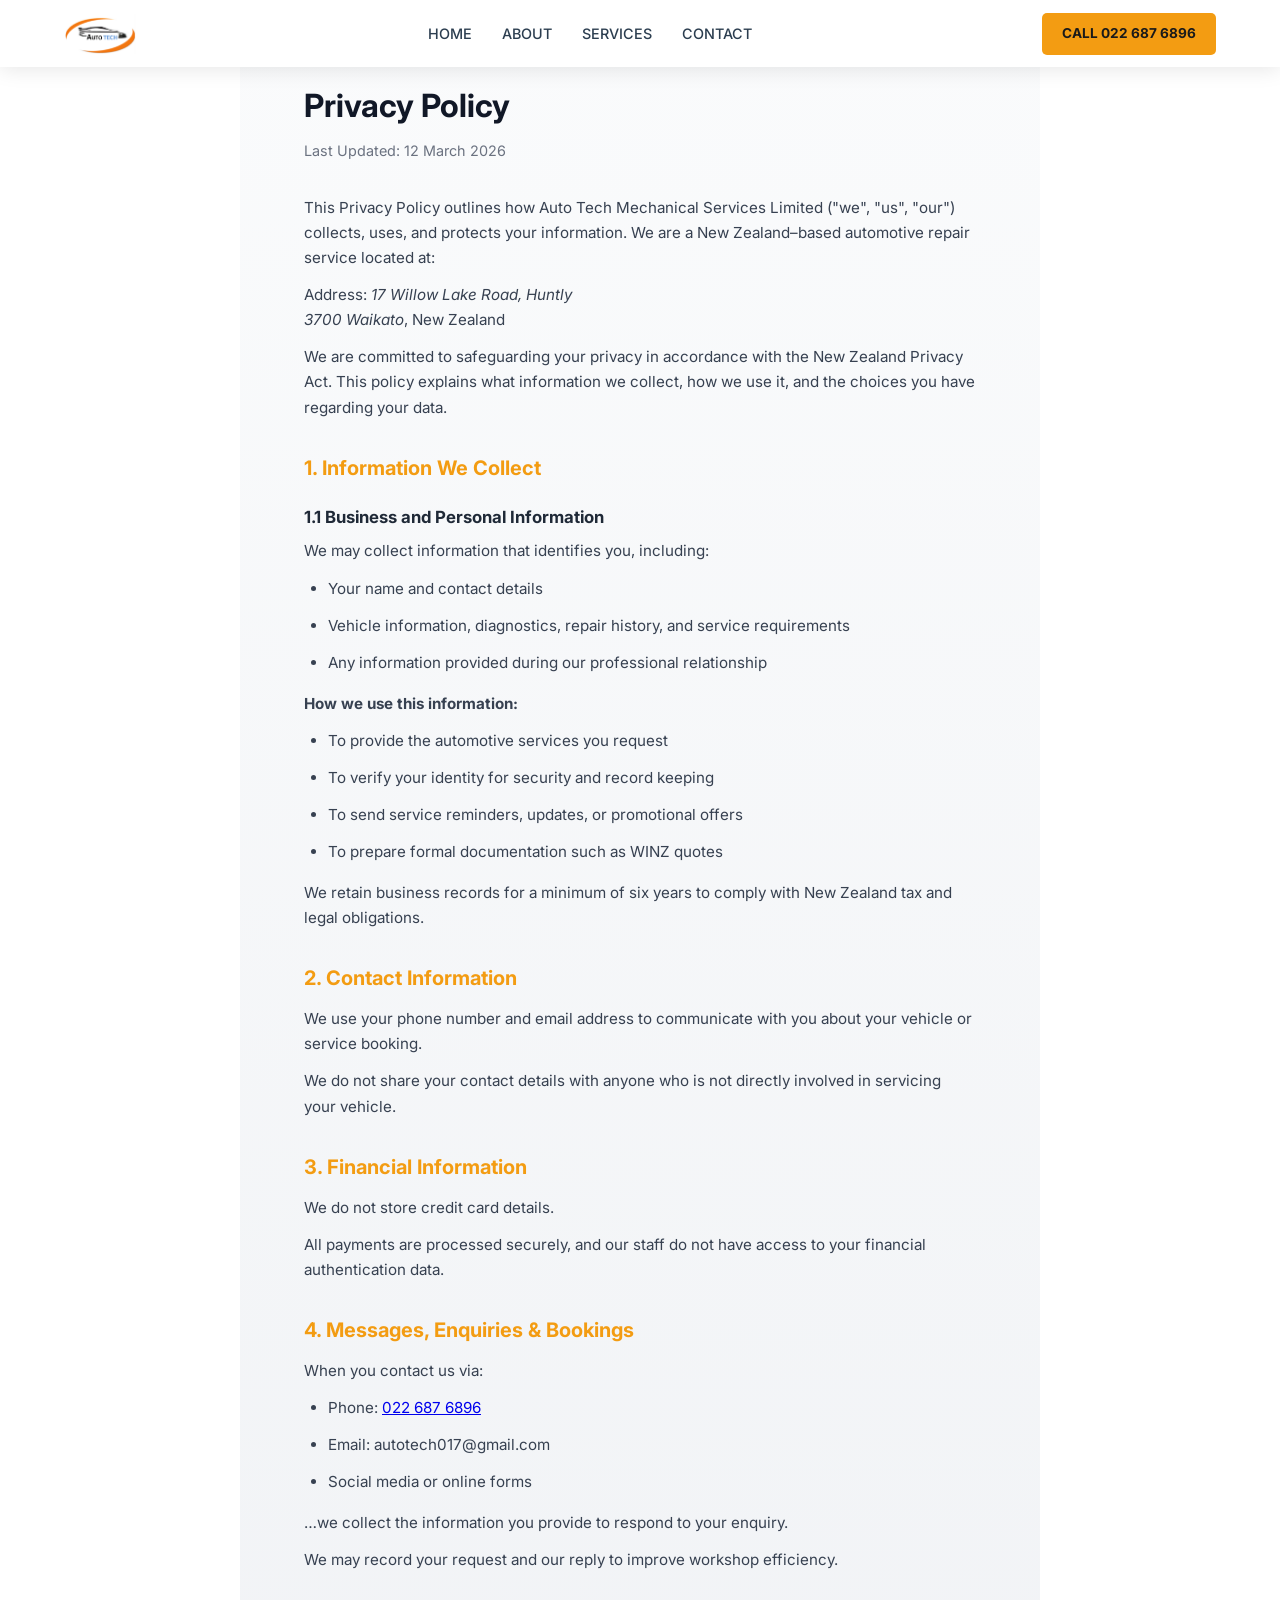
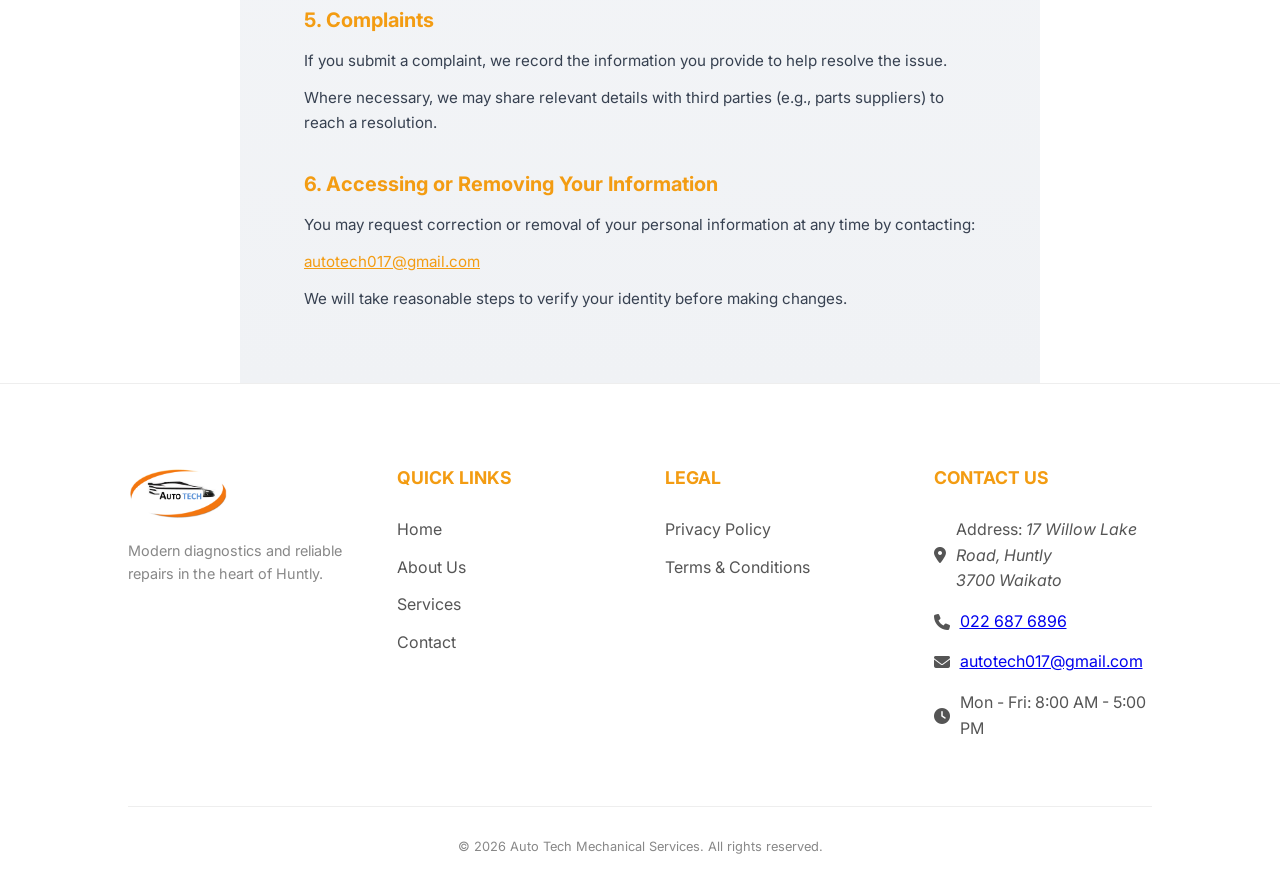
==== privacy.html @ 8ad98a6b "Initial website commit" ====
<!DOCTYPE html>
<html lang="en">

<head>
  <meta charset="UTF-8">
  <meta name="viewport" content="width=device-width, initial-scale=1.0">
  <title>Privacy Policy | Auto Tech Mechanical Services</title>
  <meta name="description"
    content="Privacy Policy for Auto Tech Mechanical Services Limited. How we collect, use, and protect your information.">
  <link rel="stylesheet" href="assets/css/styles.css">
  <link rel="stylesheet" href="https://cdnjs.cloudflare.com/ajax/libs/font-awesome/6.4.0/css/all.min.css">
  <link href="https://fonts.googleapis.com/css2?family=Inter:wght@400;500;700;800;900&display=swap" rel="stylesheet">
  <style>
    .legal-page { max-width: 800px; margin: 0 auto; padding: 80px 5% 60px; color: #374151; }
    .legal-page h1 { font-size: 2rem; margin-bottom: 0.5rem; color: #111827; }
    .legal-page .updated { color: #6b7280; font-size: 0.9rem; margin-bottom: 2rem; }
    .legal-page h2 { font-size: 1.25rem; margin-top: 2rem; margin-bottom: 0.75rem; color: var(--primary-color); }
    .legal-page h3 { font-size: 1.05rem; margin-top: 1.25rem; margin-bottom: 0.5rem; color: #1f2937; }
    .legal-page p, .legal-page li { margin-bottom: 0.75rem; line-height: 1.65; font-size: 0.95rem; }
    .legal-page ul { padding-left: 1.5rem; margin-bottom: 1rem; }
  </style>
</head>

<body>
  <header>
    <div class="logo">
      <img src="assets/img/logo-white.png" alt="Auto Tech Logo" class="header-logo">
    </div>
    <nav>
      <ul class="nav-links">
        <li><a href="index.html#hero">Home</a></li>
        <li><a href="pages/about.html">About</a></li>
        <li><a href="pages/services.html">Services</a></li>
        <li><a href="pages/contact.html">Contact</a></li>
      </ul>
    </nav>
    <div class="header-right">
      <a href="tel:0226876896" class="cta-button">Call 022 687 6896</a>
      <div class="menu-toggle" id="mobile-menu">
        <i class="fas fa-bars"></i>
      </div>
    </div>
  </header>

  <main class="legal-page page-main-light" style="min-height: calc(100vh - 80px);">
    <h1>Privacy Policy</h1>
    <p class="updated">Last Updated: 12 March 2026</p>

    <p>This Privacy Policy outlines how Auto Tech Mechanical Services Limited ("we", "us", "our") collects, uses, and protects your information. We are a New Zealand–based automotive repair service located at:</p>
    <p>Address: <em>17 Willow Lake Road, Huntly</em><br><em>3700 Waikato</em>, New Zealand</p>
    <p>We are committed to safeguarding your privacy in accordance with the New Zealand Privacy Act. This policy explains what information we collect, how we use it, and the choices you have regarding your data.</p>

    <h2>1. Information We Collect</h2>
    <h3>1.1 Business and Personal Information</h3>
    <p>We may collect information that identifies you, including:</p>
    <ul>
      <li>Your name and contact details</li>
      <li>Vehicle information, diagnostics, repair history, and service requirements</li>
      <li>Any information provided during our professional relationship</li>
    </ul>
    <p><strong>How we use this information:</strong></p>
    <ul>
      <li>To provide the automotive services you request</li>
      <li>To verify your identity for security and record keeping</li>
      <li>To send service reminders, updates, or promotional offers</li>
      <li>To prepare formal documentation such as WINZ quotes</li>
    </ul>
    <p>We retain business records for a minimum of six years to comply with New Zealand tax and legal obligations.</p>

    <h2>2. Contact Information</h2>
    <p>We use your phone number and email address to communicate with you about your vehicle or service booking.</p>
    <p>We do not share your contact details with anyone who is not directly involved in servicing your vehicle.</p>

    <h2>3. Financial Information</h2>
    <p>We do not store credit card details.</p>
    <p>All payments are processed securely, and our staff do not have access to your financial authentication data.</p>

    <h2>4. Messages, Enquiries &amp; Bookings</h2>
    <p>When you contact us via:</p>
    <ul>
      <li>Phone: <a href="tel:0226876896">022 687 6896</a></li>
      <li>Email: autotech017@gmail.com</li>
      <li>Social media or online forms</li>
    </ul>
    <p>…we collect the information you provide to respond to your enquiry.</p>
    <p>We may record your request and our reply to improve workshop efficiency.</p>

    <h2>5. Complaints</h2>
    <p>If you submit a complaint, we record the information you provide to help resolve the issue.</p>
    <p>Where necessary, we may share relevant details with third parties (e.g., parts suppliers) to reach a resolution.</p>

    <h2>6. Accessing or Removing Your Information</h2>
    <p>You may request correction or removal of your personal information at any time by contacting:</p>
    <p><a href="mailto:autotech017@gmail.com" style="color: #f39c12;">autotech017@gmail.com</a></p>
    <p>We will take reasonable steps to verify your identity before making changes.</p>
  </main>

  <footer style="margin-top: 0;">
    <div class="footer-grid">
      <div class="footer-col">
        <div class="footer-logo-container">
          <img src="assets/img/logo-white.png" alt="Auto Tech Logo" class="footer-logo">
        </div>
        <p style="color: #888; font-size: 0.9rem;">Modern diagnostics and reliable repairs in the heart of Huntly.</p>
      </div>
      <div class="footer-col">
        <h4>Quick Links</h4>
        <ul>
          <li><a href="index.html#hero">Home</a></li>
          <li><a href="pages/about.html">About Us</a></li>
          <li><a href="pages/services.html">Services</a></li>
          <li><a href="pages/contact.html">Contact</a></li>
        </ul>
      </div>
      <div class="footer-col">
        <h4>Legal</h4>
        <ul>
          <li><a href="privacy.html">Privacy Policy</a></li>
          <li><a href="terms.html">Terms &amp; Conditions</a></li>
        </ul>
      </div>
      <div class="footer-col contact-info">
        <h4>Contact Us</h4>
        <p><i class="fas fa-map-marker-alt"></i><span class="footer-address-text">Address: <em>17 Willow Lake Road, Huntly</em><br><em>3700 Waikato</em></span></p>
        <p><i class="fas fa-phone"></i> <a href="tel:0226876896">022 687 6896</a></p>
        <p><i class="fas fa-envelope"></i> <a href="mailto:autotech017@gmail.com">autotech017@gmail.com</a></p>
        <p><i class="fas fa-clock"></i> Mon - Fri: 8:00 AM - 5:00 PM</p>
      </div>
    </div>
    <div class="copyright">
      &copy; 2026 Auto Tech Mechanical Services. All rights reserved.
    </div>
  </footer>

  <script src="assets/js/script.js"></script>
</body>

</html>
---- assets/css/styles.css ----
:root {
    --primary-color: #f39c12;
    /* Vibrant Orange for accents */
    --secondary-color: #2c3e50;
    /* Deep Blue/Gray for structure */
    --accent-color: #e67e22;
    --text-color: #333;
    --light-text: #f4f4f4;
    --bg-color: #fff;
    --dark-bg: #1a1a1a;
    --glass-bg: rgba(255, 255, 255, 0.1);
    --transition: all 0.3s ease;
}

* {
    margin: 0;
    padding: 0;
    box-sizing: border-box;
    font-family: 'Inter', -apple-system, BlinkMacSystemFont, 'Segoe UI', Roboto, sans-serif;
}

body {
    background-color: var(--bg-color);
    color: var(--text-color);
    line-height: 1.6;
    overflow-x: hidden;
}

/* Header & Navigation */
header {
    background: #fff;
    backdrop-filter: blur(10px);
    position: fixed;
    width: 100%;
    z-index: 1000;
    padding: 0.8rem 5%;
    display: flex;
    justify-content: space-between;
    align-items: center;
    box-shadow: 0 2px 20px rgba(0, 0, 0, 0.1);
}

.header-right {
    display: flex;
    align-items: center;
    gap: 20px;
}

.menu-toggle {
    display: none;
    color: var(--secondary-color);
    font-size: 1.5rem;
    cursor: pointer;
}

.cta-button {
    background: var(--primary-color);
    color: #1a1a1a;
    padding: 10px 20px;
    border-radius: 5px;
    text-decoration: none;
    font-weight: 700;
    text-transform: uppercase;
    font-size: 0.85rem;
    transition: var(--transition);
    border: none;
    cursor: pointer;
    white-space: nowrap;
}

.cta-button:hover {
    background: #fff;
    transform: translateY(-2px);
    box-shadow: 0 5px 15px rgba(243, 156, 18, 0.4);
}

.logo {
    display: flex;
    align-items: center;
    transition: var(--transition);
}

.logo:hover {
    transform: translateY(-2px);
    opacity: 0.9;
}

.header-logo {
    height: 40px;
    width: auto;
}

.footer-logo-container {
    display: flex;
    margin-bottom: 20px;
    align-items: center;
}

.footer-logo {
    height: 55px;
    width: auto;
}

nav ul {
    display: flex;
    list-style: none;
    gap: 30px;
}

nav ul li a {
    text-decoration: none;
    color: var(--secondary-color);
    font-weight: 500;
    transition: var(--transition);
    font-size: 0.9rem;
    text-transform: uppercase;
}

nav ul li a:hover {
    color: var(--primary-color);
}

/* Hero Section */
#hero {
    height: 100vh;
    background: linear-gradient(rgba(0, 0, 0, 0.6), rgba(0, 0, 0, 0.8)), url('../img/auto_tech_hero.png') center/cover no-repeat;
    display: flex;
    flex-direction: column;
    justify-content: center;
    align-items: center;
    text-align: center;
    color: var(--light-text);
    padding: 0 10%;
}

#hero h1 {
    font-size: 4rem;
    margin-bottom: 20px;
    font-weight: 900;
    text-transform: uppercase;
    letter-spacing: -2px;
}

#hero h1 span {
    color: var(--primary-color);
}

#hero p {
    font-size: 1.2rem;
    max-width: 700px;
    margin-bottom: 40px;
    opacity: 0.9;
}

.hero-btns {
    display: flex;
    gap: 20px;
}

.secondary-btn {
    background: transparent;
    color: white;
    border: 2px solid white;
    padding: 12px 25px;
    border-radius: 5px;
    text-decoration: none;
    font-weight: 700;
    text-transform: uppercase;
    transition: var(--transition);
}

.secondary-btn:hover {
    background: white;
    color: #1a1a1a;
}

/* Services Section */
#services {
    padding: 100px 10%;
    background: #fdfdfd;
}

.section-header {
    text-align: center;
    margin-bottom: 60px;
}

.section-header h2 {
    font-size: 2.5rem;
    color: var(--secondary-color);
    text-transform: uppercase;
    margin-bottom: 15px;
}

.underline {
    width: 60px;
    height: 4px;
    background: var(--primary-color);
    margin: 0 auto;
}

.services-grid {
    display: grid;
    grid-template-columns: repeat(auto-fit, minmax(300px, 1fr));
    gap: 30px;
}

.service-card {
    background: white;
    padding: 40px;
    border-radius: 12px;
    box-shadow: 0 10px 40px rgba(0, 0, 0, 0.05);
    transition: var(--transition);
    border-bottom: 4px solid transparent;
}

.service-card:hover {
    transform: translateY(-10px);
    border-bottom: 4px solid var(--primary-color);
}

.service-card i {
    font-size: 2.5rem;
    color: var(--primary-color);
    margin-bottom: 20px;
    display: block;
}

.service-card h3 {
    margin-bottom: 15px;
    font-size: 1.4rem;
    color: var(--secondary-color);
}

.service-card p {
    color: #666;
    font-size: 0.95rem;
}

/* Premium Services Page Styles */
.premium-services-page {
    position: relative;
    background-color: var(--bg-color);
}

.premium-service-cards {
    display: flex;
    flex-direction: column;
    gap: 40px;
    max-width: 1000px;
    margin: 0 auto;
}

.p-service-card {
    display: flex;
    align-items: center;
    background: white;
    border-radius: 15px;
    padding: 40px;
    box-shadow: 0 15px 40px rgba(0, 0, 0, 0.06);
    transition: var(--transition);
    border-left: 5px solid transparent;
}

.p-service-card:hover {
    transform: translateY(-5px);
    box-shadow: 0 20px 50px rgba(0, 0, 0, 0.1);
    border-left: 5px solid var(--primary-color);
}

.p-service-icon {
    flex: 0 0 100px;
    height: 100px;
    background: rgba(243, 156, 18, 0.1);
    border-radius: 50%;
    display: flex;
    align-items: center;
    justify-content: center;
    margin-right: 40px;
}

.p-service-icon i {
    font-size: 2.5rem;
    color: var(--primary-color);
}

.p-service-content {
    flex: 1;
}

.p-service-content h3 {
    font-size: 1.8rem;
    color: var(--secondary-color);
    margin-bottom: 15px;
}

.p-service-content p {
    font-size: 1.1rem;
    color: #555;
    line-height: 1.6;
}

/* Light page wrapper (about, legal) */
.page-main-light {
    background: linear-gradient(180deg, #fafbfc 0%, #f0f2f5 100%);
    color: var(--text-color);
}

/* Premium About Section */
.premium-about-section {
    padding: 100px 10%;
    background: linear-gradient(rgba(0, 0, 0, 0.65), rgba(0, 0, 0, 0.75)), url('../img/auto_tech_hero.png') center/cover no-repeat;
    color: var(--text-color);
    position: relative;
    overflow: hidden;
}

.about-container {
    position: relative;
    z-index: 2;
    display: flex;
    gap: 60px;
    align-items: center;
    justify-content: space-between;
}

.about-text-content {
    flex: 1.2;
}

.premium-about-section .section-title {
    font-size: 3rem;
    text-transform: uppercase;
    font-weight: 900;
    margin-bottom: 30px;
    letter-spacing: 1px;
    color: #fff;
}

.premium-about-section .section-title span {
    color: var(--primary-color);
}

.premium-about-section .about-paragraphs p {
    font-size: 1.15rem;
    line-height: 1.8;
    margin-bottom: 20px;
    color: #e5e7eb;
}

.premium-about-section .about-paragraphs strong {
    color: var(--primary-color);
    font-weight: 700;
}

.section-title {
    font-size: 3rem;
    text-transform: uppercase;
    font-weight: 900;
    margin-bottom: 30px;
    letter-spacing: 1px;
    color: var(--secondary-color);
}

.section-title span {
    color: var(--primary-color);
}

.about-paragraphs p {
    font-size: 1.15rem;
    line-height: 1.8;
    margin-bottom: 20px;
    color: #374151;
}

.about-paragraphs strong {
    color: var(--primary-color);
    font-weight: 700;
}

.social-link {
    margin-top: 30px;
}

.social-link a {
    display: inline-flex;
    align-items: center;
    gap: 10px;
    background: #1877F2;
    color: #fff;
    padding: 12px 25px;
    border-radius: 8px;
    text-decoration: none;
    font-weight: 700;
    font-size: 1.1rem;
    transition: var(--transition);
}

.social-link a:hover {
    background: #166fe5;
    transform: translateY(-3px);
    box-shadow: 0 10px 20px rgba(24, 119, 242, 0.4);
}

.about-services-content {
    flex: 1;
    background: #fff;
    border: 1px solid #e5e7eb;
    padding: 40px;
    border-radius: 16px;
    box-shadow: 0 25px 50px -12px rgba(0, 0, 0, 0.08);
}

.services-list-title {
    font-size: 1.8rem;
    color: var(--primary-color);
    margin-bottom: 25px;
    text-transform: uppercase;
    border-bottom: 3px solid rgba(243, 156, 18, 0.35);
    padding-bottom: 15px;
}

.premium-services-list {
    list-style: none;
    display: grid;
    grid-template-columns: 1fr 1fr;
    gap: 20px 15px;
}

.premium-services-list li {
    font-size: 1.05rem;
    display: flex;
    align-items: flex-start;
    gap: 12px;
    transition: var(--transition);
    line-height: 1.4;
    color: #374151;
}

.premium-services-list li:hover {
    transform: translateX(5px);
    color: var(--primary-color);
}

.premium-services-list li i {
    color: var(--primary-color);
    font-size: 1.2rem;
    margin-top: 3px;
    flex-shrink: 0;
}

/* Footer */
footer {
    background: #fff;
    color: var(--text-color);
    padding: 80px 10% 20px;
    border-top: 1px solid #eee;
}

.footer-grid {
    display: grid;
    grid-template-columns: repeat(auto-fit, minmax(200px, 1fr));
    gap: 50px;
    margin-bottom: 50px;
}

.footer-col h4 {
    margin-bottom: 25px;
    font-size: 1.1rem;
    text-transform: uppercase;
    color: var(--primary-color);
}

.footer-col ul {
    list-style: none;
}

.footer-col ul li {
    margin-bottom: 12px;
}

.footer-col ul li a {
    color: #555;
    text-decoration: none;
    transition: var(--transition);
}

.footer-col ul li a:hover {
    color: var(--primary-color);
    padding-left: 5px;
}

.contact-info p {
    margin-bottom: 15px;
    display: flex;
    align-items: center;
    gap: 10px;
    color: #555;
}

.contact-info p a {
    word-break: break-all;
}

.copyright {
    text-align: center;
    padding-top: 30px;
    border-top: 1px solid #eee;
    font-size: 0.8rem;
    color: #888;
}

/* Contact Page / Section */
.contact-section {
    padding: 120px 10% 60px;
    background: var(--bg-color);
    display: flex;
    gap: 50px;
    align-items: flex-start;
    min-height: 80vh;
}

.contact-info-block {
    flex: 1;
}

.contact-info-block h2 {
    font-size: 2.5rem;
    margin-bottom: 20px;
    color: var(--secondary-color);
    text-transform: uppercase;
}

.contact-info-block h2 span {
    color: var(--primary-color);
}

.contact-info-block p {
    color: #666;
    margin-bottom: 30px;
    font-size: 1.1rem;
}

.contact-details-list {
    list-style: none;
}

.contact-details-list li {
    margin-bottom: 20px;
    display: flex;
    align-items: center;
    gap: 15px;
    font-size: 1.1rem;
    color: var(--secondary-color);
    font-weight: 500;
}

.contact-details-list li a {
    word-break: break-all;
}

.contact-details-list i {
    font-size: 1.5rem;
    color: var(--primary-color);
    width: 30px;
    text-align: center;
}

.contact-address-text,
.footer-address-text {
    display: inline-block;
}

.contact-form-block {
    flex: 1;
    background: white;
    padding: 40px;
    border-radius: 12px;
    box-shadow: 0 10px 40px rgba(0, 0, 0, 0.05);
    width: 100%;
}

.contact-form-block form {
    display: flex;
    flex-direction: column;
    gap: 20px;
}

.contact-form-block input,
.contact-form-block textarea {
    width: 100%;
    padding: 15px;
    border: 1px solid #ddd;
    border-radius: 5px;
    font-size: 1rem;
    font-family: inherit;
    transition: var(--transition);
}

.contact-form-block input:focus,
.contact-form-block textarea:focus {
    outline: none;
    border-color: var(--primary-color);
}

.submit-btn {
    background: var(--primary-color);
    color: #1a1a1a;
    padding: 15px;
    border: none;
    border-radius: 5px;
    font-size: 1.1rem;
    font-weight: 700;
    text-transform: uppercase;
    cursor: pointer;
    transition: var(--transition);
}

.submit-btn:hover {
    background: #1a1a1a;
    color: white;
    transform: translateY(-2px);
}

/* ========== RESPONSIVE ========== */

/* Base responsive */
img {
    max-width: 100%;
    height: auto;
}

/* Tablet and below */
@media (max-width: 992px) {
    header {
        padding: 0.6rem 4%;
    }

    #hero h1 {
        font-size: 3rem;
    }

    #hero p {
        font-size: 1.1rem;
    }

    .section-header h2 {
        font-size: 2rem;
    }

    #services {
        padding: 80px 5%;
    }

    .services-grid {
        gap: 25px;
    }

    .premium-about-section {
        padding: 60px 5%;
    }

    .about-container {
        gap: 40px;
    }

    .section-title {
        font-size: 2.5rem;
    }

    .contact-section {
        padding: 100px 5% 50px;
        gap: 40px;
    }

    .contact-info-block h2 {
        font-size: 2rem;
    }

    footer {
        padding: 60px 5% 20px;
    }

    .footer-grid {
        gap: 40px;
        margin-bottom: 40px;
    }

    .index-about-section {
        flex-direction: column !important;
        padding: 60px 5% !important;
        gap: 30px !important;
        text-align: center;
    }

    .index-about-copy {
        max-width: 100% !important;
    }

    .index-about-section .about-stats {
        flex-wrap: wrap !important;
        justify-content: center;
        gap: 28px !important;
    }

    .index-about-badge {
        order: -1;
    }

    .index-about-badge .about-badge-track {
        width: 70px !important;
        height: 200px !important;
    }

    .index-about-badge .about-badge-track i {
        font-size: 3rem !important;
    }
}

/* Mobile */
@media (max-width: 768px) {
    header {
        padding: 0.5rem 4%;
    }

    .header-logo {
        height: 34px;
    }

    .menu-toggle {
        display: flex !important;
        align-items: center;
        justify-content: center;
        min-width: 44px;
        min-height: 44px;
    }

    nav {
        display: none;
        position: absolute;
        top: 100%;
        left: 0;
        width: 100%;
        background: #fff;
        padding: 20px;
        box-shadow: 0 10px 20px rgba(0, 0, 0, 0.1);
    }

    nav.active {
        display: block;
    }

    nav ul {
        flex-direction: column;
        gap: 16px;
        text-align: center;
    }

    nav ul li a {
        display: block;
        padding: 12px;
        min-height: 44px;
        display: flex;
        align-items: center;
        justify-content: center;
    }

    .cta-button {
        padding: 10px 16px;
        font-size: 0.8rem;
        min-height: 44px;
        display: inline-flex;
        align-items: center;
        justify-content: center;
    }

    #hero {
        padding: 0 5%;
        min-height: 100vh;
        min-height: 100dvh;
    }

    #hero h1 {
        font-size: 2.2rem;
        line-height: 1.2;
    }

    #hero p {
        font-size: 1rem;
        margin-bottom: 30px;
    }

    .hero-btns {
        flex-direction: column;
        width: 100%;
        max-width: 280px;
        gap: 12px;
    }

    .hero-btns a {
        width: 100%;
        text-align: center;
        min-height: 48px;
        display: flex;
        align-items: center;
        justify-content: center;
    }

    .section-header h2 {
        font-size: 1.75rem;
    }

    #services {
        padding: 60px 5%;
    }

    .services-grid {
        grid-template-columns: 1fr;
        gap: 20px;
    }

    .service-card {
        padding: 28px 24px;
    }

    .service-card i {
        font-size: 2rem;
    }

    .service-card h3 {
        font-size: 1.25rem;
    }

    .about-container {
        flex-direction: column;
        text-align: center;
        gap: 30px;
    }

    .about-text-content {
        order: 1;
    }

    .about-services-content {
        order: 2;
        padding: 28px 24px;
    }

    .section-title {
        font-size: 2rem;
    }

    .about-paragraphs p {
        font-size: 1rem;
    }

    .premium-services-list {
        grid-template-columns: 1fr;
        text-align: left;
    }

    .premium-about-section {
        padding: 60px 5%;
    }

    .contact-section {
        flex-direction: column;
        padding: 90px 5% 40px;
        gap: 30px;
    }

    .contact-info-block h2 {
        font-size: 1.75rem;
    }

    .contact-form-block {
        padding: 28px 24px;
    }

    .contact-form-block input,
    .contact-form-block textarea {
        padding: 14px;
    }

    .submit-btn {
        min-height: 48px;
    }

    .p-service-card {
        flex-direction: column;
        text-align: center;
        padding: 28px 24px;
    }

    .p-service-icon {
        margin-right: 0;
        margin-bottom: 20px;
        flex: 0 0 80px;
        height: 80px;
    }

    .p-service-icon i {
        font-size: 2rem;
    }

    .p-service-content h3 {
        font-size: 1.5rem;
    }

    .p-service-content p {
        font-size: 1rem;
    }

    .premium-services-page {
        padding: 40px 5% !important;
    }

    footer {
        padding: 50px 5% 20px;
    }

    .footer-grid {
        grid-template-columns: 1fr;
        gap: 35px;
        margin-bottom: 35px;
        text-align: center;
    }

    .footer-logo-container {
        justify-content: center;
    }

    .footer-col ul {
        padding-left: 0;
    }

    .contact-info p {
        justify-content: center;
    }

    .copyright {
        font-size: 0.75rem;
        padding-top: 25px;
        line-height: 1.6;
    }

    .index-about-section .about-heading {
        font-size: 1.75rem !important;
    }

    .index-about-section .about-intro,
    .index-about-section p {
        font-size: 1rem !important;
    }

    .index-about-section .about-stat-value {
        font-size: 2rem !important;
    }

    .index-about-section .about-stats {
        gap: 24px !important;
    }
}

/* Small phones */
@media (max-width: 480px) {
    header {
        padding: 0.5rem 3%;
    }

    .cta-button {
        white-space: normal;
        text-align: center;
        padding: 10px 12px;
        font-size: 0.75rem;
    }

    #hero h1 {
        font-size: 1.85rem;
    }

    #hero p {
        font-size: 0.95rem;
    }

    .section-header h2 {
        font-size: 1.5rem;
    }

    #services {
        padding: 50px 4%;
    }

    .service-card {
        padding: 24px 20px;
    }

    .premium-about-section {
        padding: 50px 4%;
    }

    .about-container {
        gap: 24px;
    }

    .section-title {
        font-size: 1.75rem;
    }

    .about-services-content {
        padding: 24px 20px;
    }

    .services-list-title {
        font-size: 1.5rem;
    }

    .contact-section {
        padding: 80px 4% 30px;
    }

    .contact-info-block h2 {
        font-size: 1.5rem;
    }

    .contact-form-block {
        padding: 24px 20px;
    }

    footer {
        padding: 40px 4% 20px;
    }

    .footer-col h4 {
        font-size: 1rem;
    }

    .index-about-section {
        padding: 50px 4% !important;
    }

    .index-about-section .about-heading {
        font-size: 1.5rem !important;
    }

    .index-about-section .about-stats {
        flex-direction: column;
        align-items: center;
    }
}

/* Legal pages responsive */
@media (max-width: 768px) {
    .legal-page {
        padding: 80px 5% 50px !important;
    }

    .legal-page h1 {
        font-size: 1.75rem;
    }

    .legal-page h2 {
        font-size: 1.15rem;
    }
}

@media (max-width: 480px) {
    .legal-page {
        padding: 70px 4% 40px !important;
    }

    .legal-page h1 {
        font-size: 1.5rem;
    }
}

/* Map section */
@media (max-width: 768px) {
    .map-section {
        height: 350px !important;
    }
}

@media (max-width: 480px) {
    .map-section {
        height: 280px !important;
    }
}

/* Prevent horizontal scroll */
html {
    overflow-x: hidden;
}
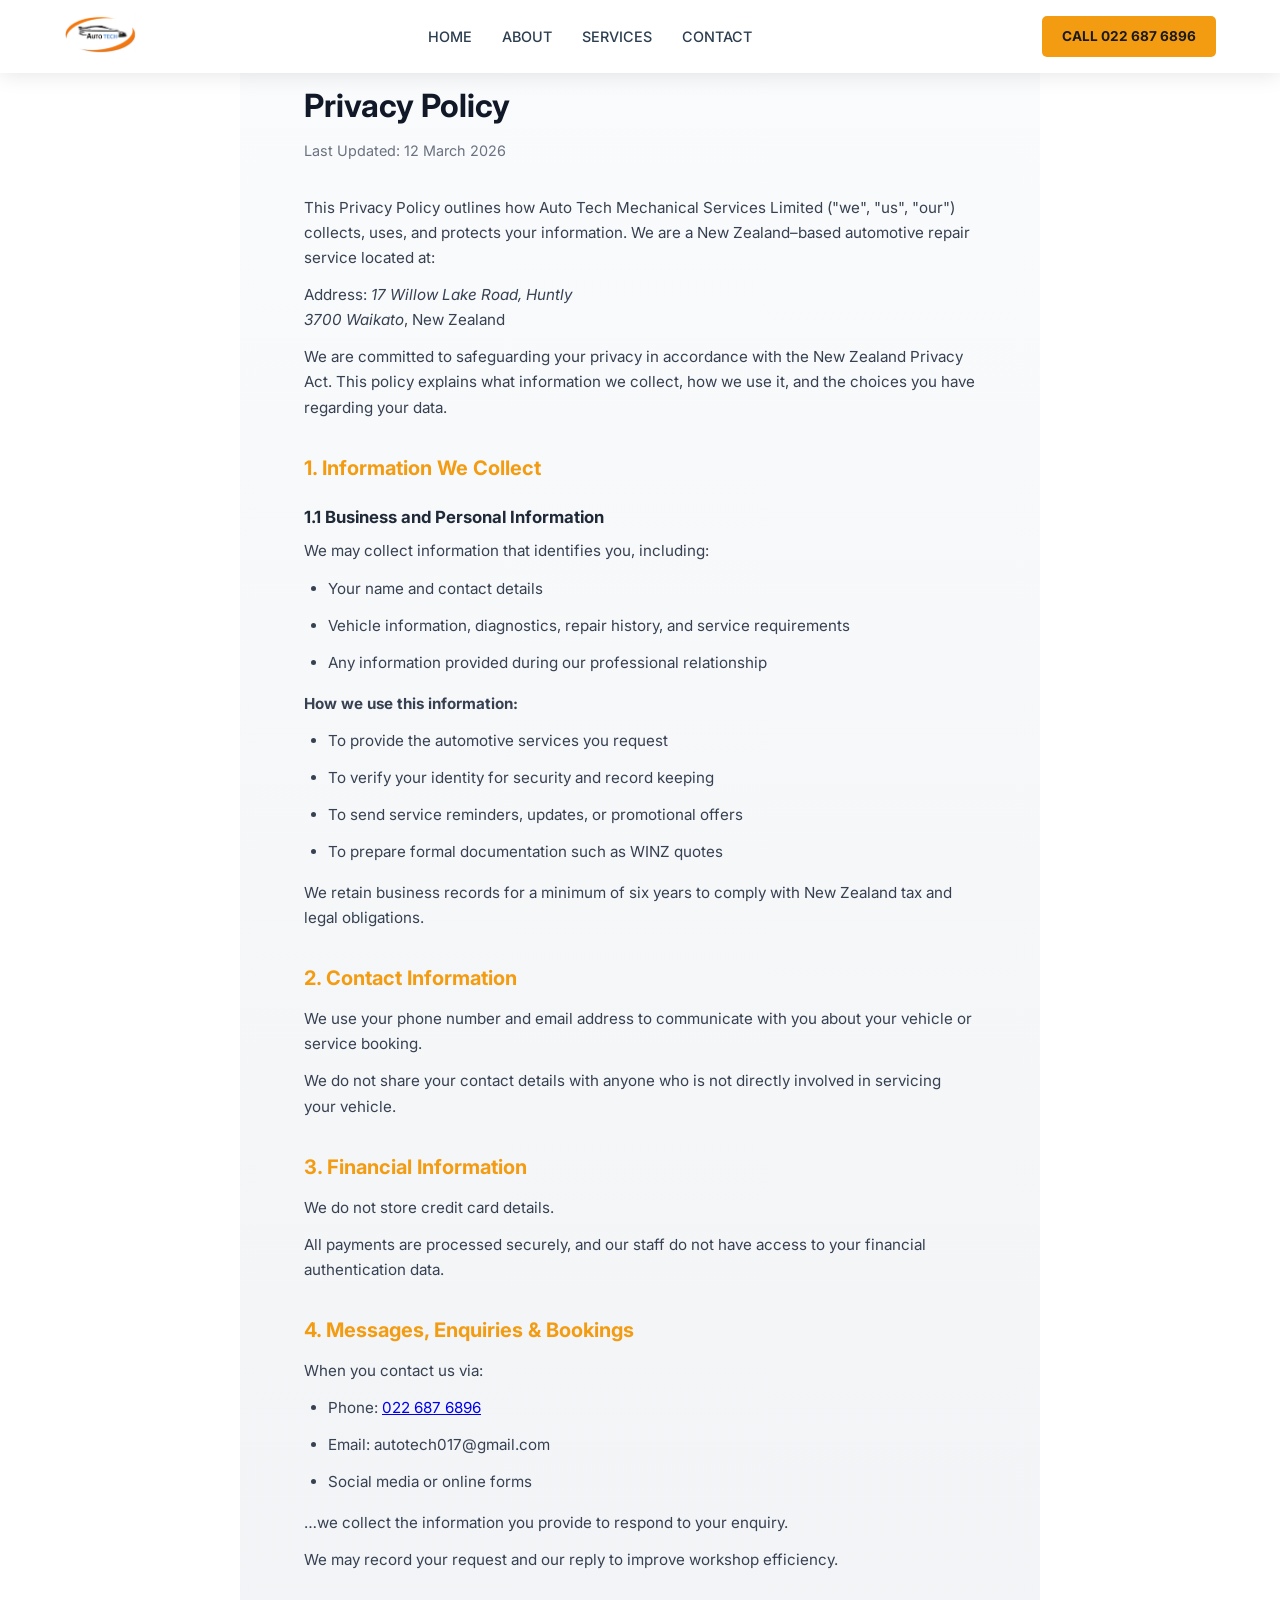
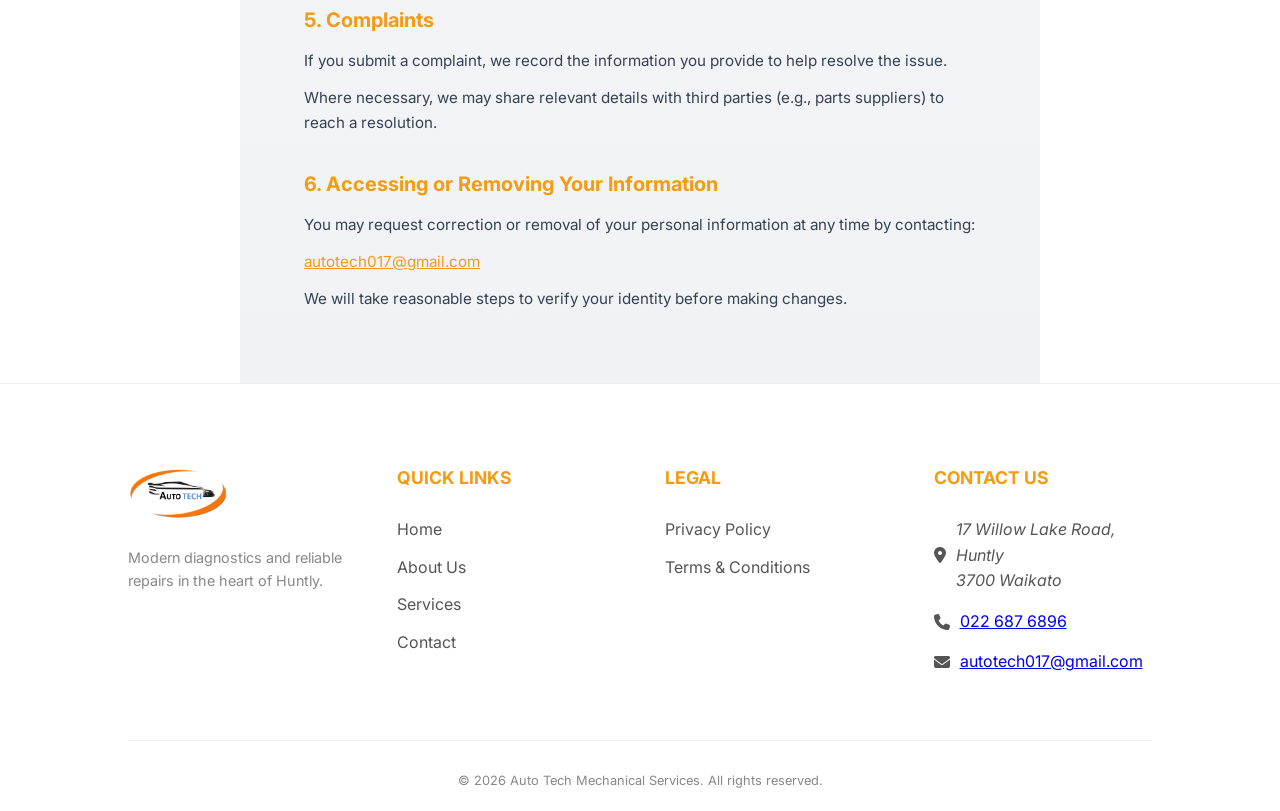
==== commit ba2345a7: "Update contact information formatting: Remove the word "Address:" from the footer contact details ac" ====
--- a/privacy.html
+++ b/privacy.html
@@ -24,7 +24,9 @@
 <body>
   <header>
     <div class="logo">
-      <img src="assets/img/logo-white.png" alt="Auto Tech Logo" class="header-logo">
+      <a href="index.html#hero">
+        <img src="assets/img/logo-white.png" alt="Auto Tech Logo" class="header-logo">
+      </a>
     </div>
     <nav>
       <ul class="nav-links">
@@ -99,7 +101,9 @@
     <div class="footer-grid">
       <div class="footer-col">
         <div class="footer-logo-container">
-          <img src="assets/img/logo-white.png" alt="Auto Tech Logo" class="footer-logo">
+          <a href="index.html#hero">
+            <img src="assets/img/logo-white.png" alt="Auto Tech Logo" class="footer-logo">
+          </a>
         </div>
         <p style="color: #888; font-size: 0.9rem;">Modern diagnostics and reliable repairs in the heart of Huntly.</p>
       </div>
@@ -121,10 +125,9 @@
       </div>
       <div class="footer-col contact-info">
         <h4>Contact Us</h4>
-        <p><i class="fas fa-map-marker-alt"></i><span class="footer-address-text">Address: <em>17 Willow Lake Road, Huntly</em><br><em>3700 Waikato</em></span></p>
+        <p><i class="fas fa-map-marker-alt"></i><span class="footer-address-text"><em>17 Willow Lake Road, Huntly</em><br><em>3700 Waikato</em></span></p>
         <p><i class="fas fa-phone"></i> <a href="tel:0226876896">022 687 6896</a></p>
         <p><i class="fas fa-envelope"></i> <a href="mailto:autotech017@gmail.com">autotech017@gmail.com</a></p>
-        <p><i class="fas fa-clock"></i> Mon - Fri: 8:00 AM - 5:00 PM</p>
       </div>
     </div>
     <div class="copyright">
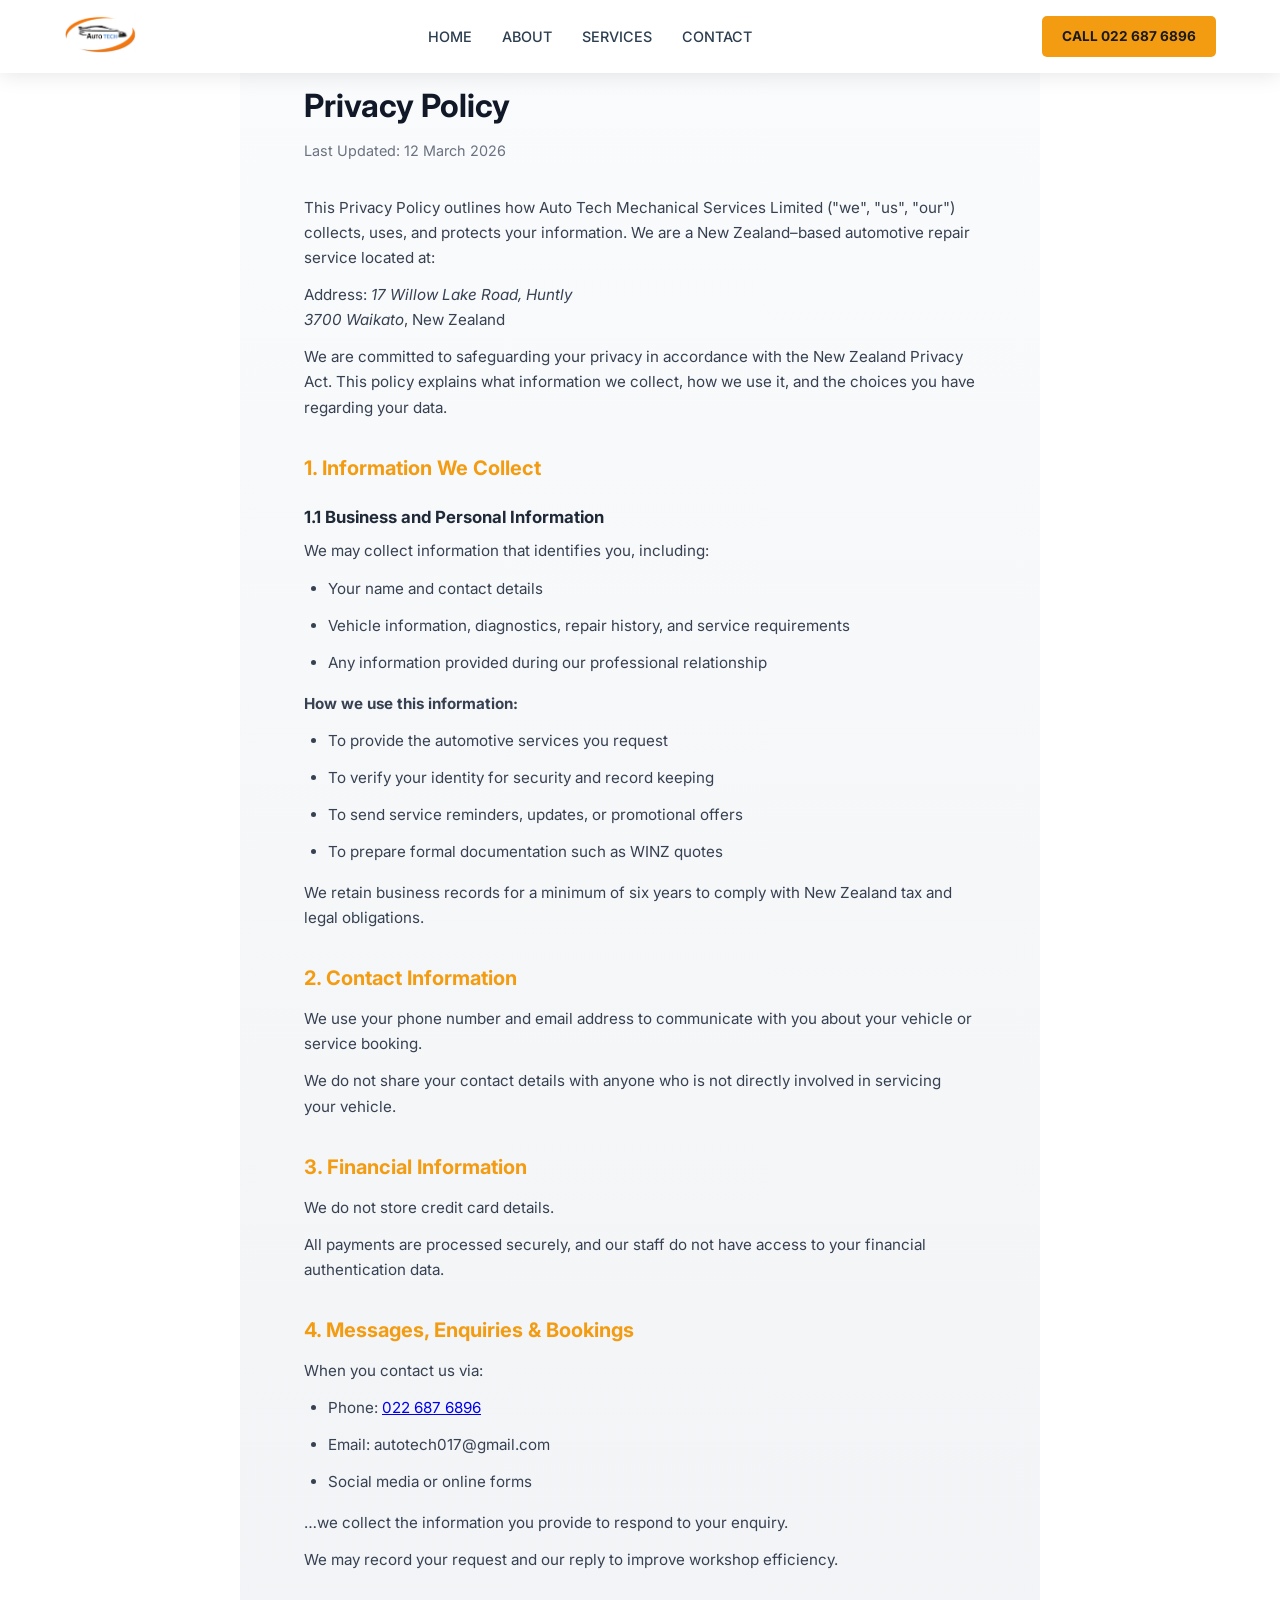
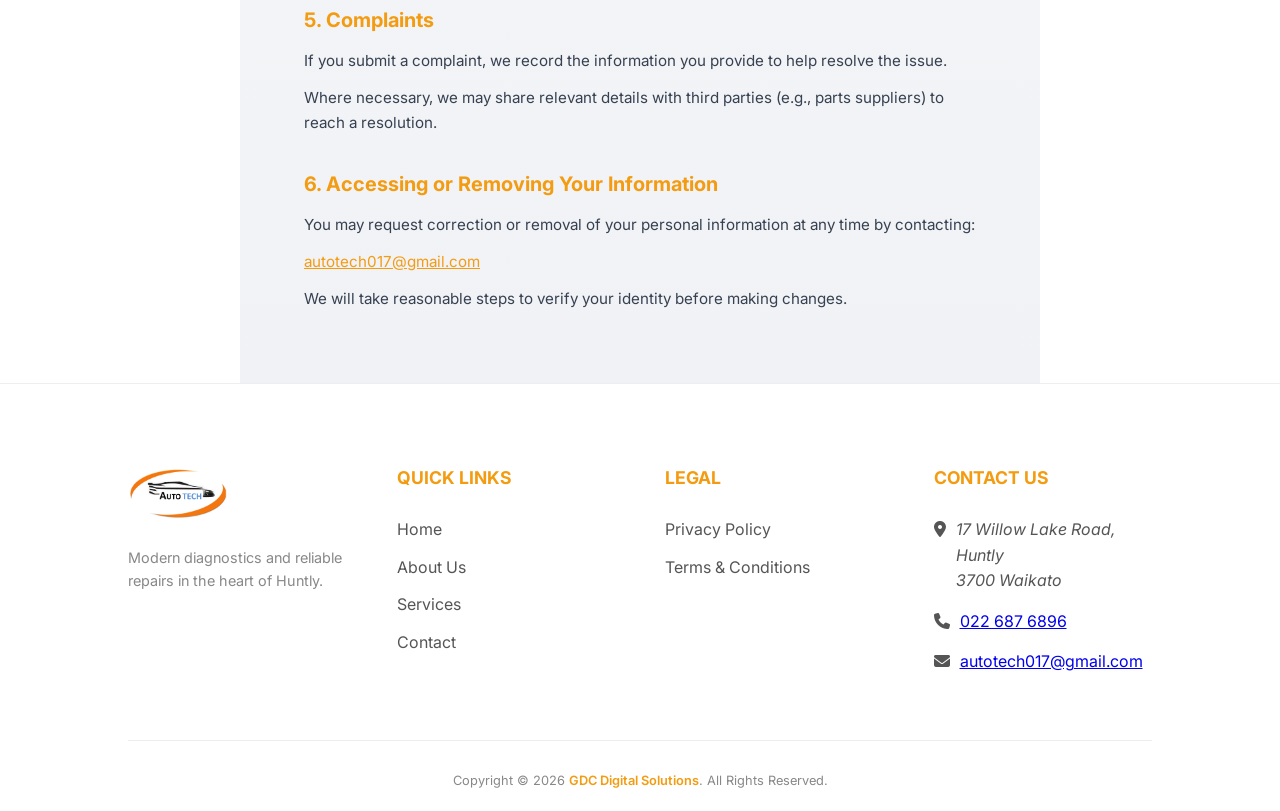
==== commit b5bc3f82: "Update copyright information: Replace static copyright text with a linked version of "GDC Digital So" ====
--- a/privacy.html
+++ b/privacy.html
@@ -131,7 +131,7 @@
       </div>
     </div>
     <div class="copyright">
-      &copy; 2026 Auto Tech Mechanical Services. All rights reserved.
+      Copyright &copy; 2026 <a href="https://gdcdigital.co.nz/" target="_blank" rel="noopener noreferrer">GDC Digital Solutions</a>. All Rights Reserved.
     </div>
   </footer>
 
--- a/assets/css/styles.css
+++ b/assets/css/styles.css
@@ -418,6 +418,7 @@
     text-transform: uppercase;
     border-bottom: 3px solid rgba(243, 156, 18, 0.35);
     padding-bottom: 15px;
+    white-space: nowrap;
 }
 
 .premium-services-list {
@@ -425,6 +426,35 @@
     display: grid;
     grid-template-columns: 1fr 1fr;
     gap: 20px 15px;
+}
+
+.services-header-row {
+    display: flex;
+    align-items: baseline;
+    justify-content: space-between;
+    gap: 16px;
+}
+
+.services-link-btn {
+    padding: 8px 16px;
+    border-radius: 999px;
+    border: 1px solid rgba(243, 156, 18, 0.6);
+    background: rgba(243, 156, 18, 0.06);
+    color: var(--secondary-color);
+    font-size: 0.85rem;
+    font-weight: 600;
+    text-decoration: none;
+    text-transform: uppercase;
+    letter-spacing: 0.04em;
+    white-space: nowrap;
+    transition: var(--transition);
+}
+
+.services-link-btn:hover {
+    background: var(--primary-color);
+    color: #1a1a1a;
+    box-shadow: 0 8px 18px rgba(243, 156, 18, 0.35);
+    transform: translateY(-1px);
 }
 
 .premium-services-list li {
@@ -493,9 +523,13 @@
 .contact-info p {
     margin-bottom: 15px;
     display: flex;
-    align-items: center;
+    align-items: flex-start;
     gap: 10px;
     color: #555;
+}
+
+.contact-info p i {
+    margin-top: 4px;
 }
 
 .contact-info p a {
@@ -508,6 +542,16 @@
     border-top: 1px solid #eee;
     font-size: 0.8rem;
     color: #888;
+}
+
+.copyright a {
+    color: var(--primary-color);
+    text-decoration: none;
+    font-weight: 600;
+}
+
+.copyright a:hover {
+    text-decoration: underline;
 }
 
 /* Contact Page / Section */
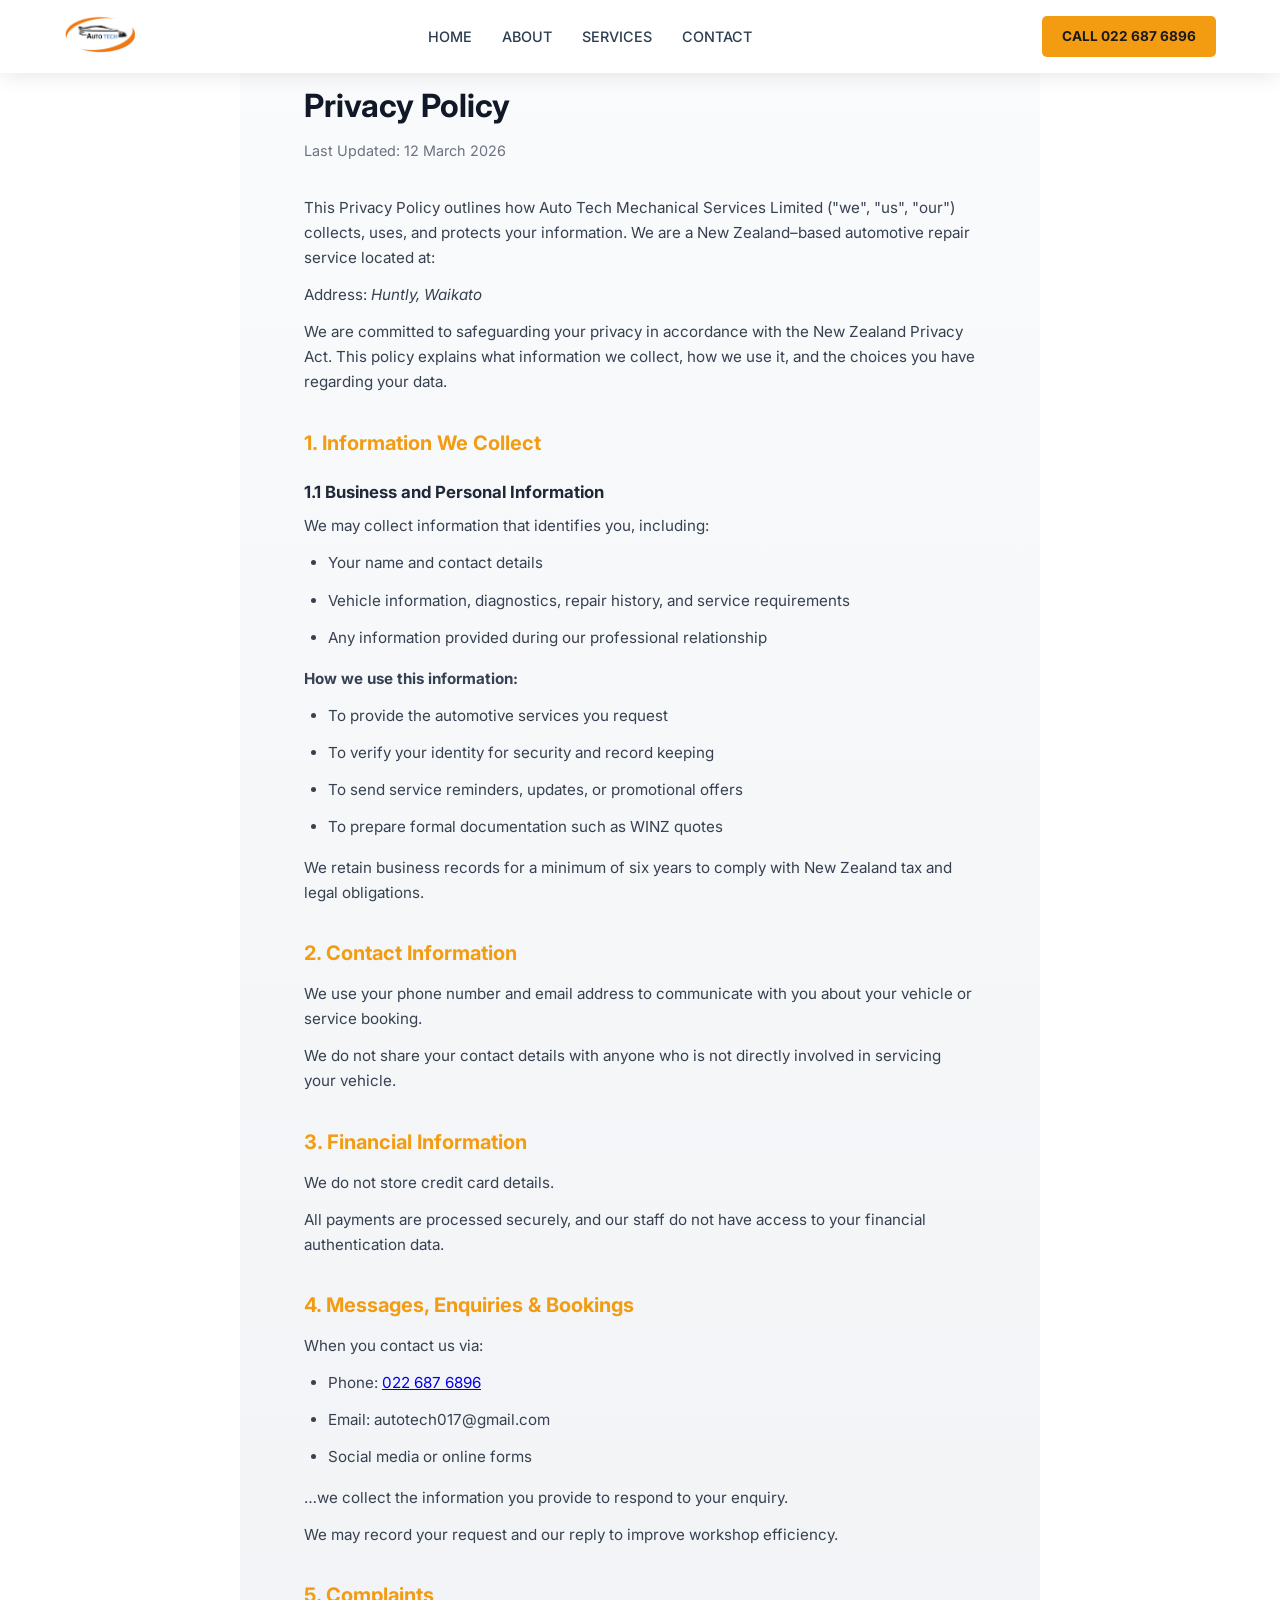
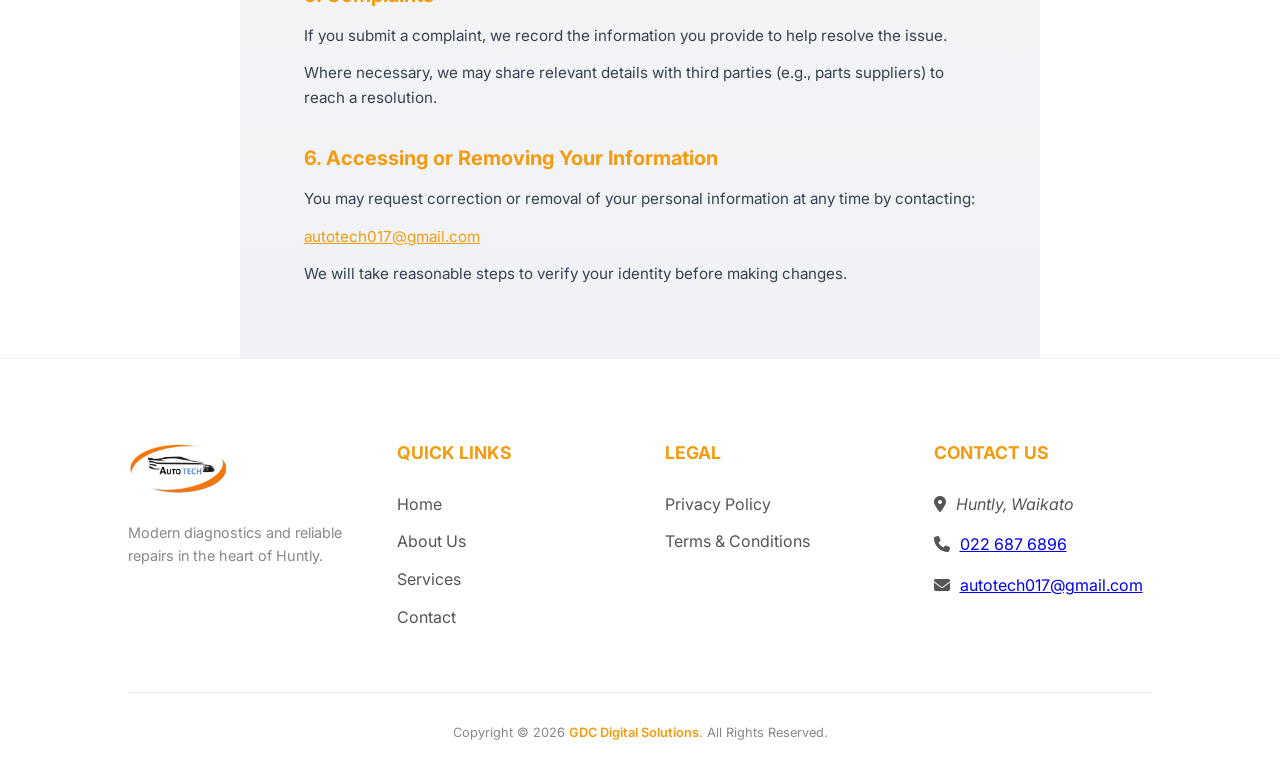
==== commit 071e965f: "Enhance content and layout across multiple pages: Update address formatting to "Huntly, Waikato" for" ====
--- a/privacy.html
+++ b/privacy.html
@@ -49,7 +49,7 @@
     <p class="updated">Last Updated: 12 March 2026</p>
 
     <p>This Privacy Policy outlines how Auto Tech Mechanical Services Limited ("we", "us", "our") collects, uses, and protects your information. We are a New Zealand–based automotive repair service located at:</p>
-    <p>Address: <em>17 Willow Lake Road, Huntly</em><br><em>3700 Waikato</em>, New Zealand</p>
+    <p>Address: <em>Huntly, Waikato</em></p>
     <p>We are committed to safeguarding your privacy in accordance with the New Zealand Privacy Act. This policy explains what information we collect, how we use it, and the choices you have regarding your data.</p>
 
     <h2>1. Information We Collect</h2>
@@ -125,7 +125,7 @@
       </div>
       <div class="footer-col contact-info">
         <h4>Contact Us</h4>
-        <p><i class="fas fa-map-marker-alt"></i><span class="footer-address-text"><em>17 Willow Lake Road, Huntly</em><br><em>3700 Waikato</em></span></p>
+        <p><i class="fas fa-map-marker-alt"></i><span class="footer-address-text"><em>Huntly, Waikato</em></span></p>
         <p><i class="fas fa-phone"></i> <a href="tel:0226876896">022 687 6896</a></p>
         <p><i class="fas fa-envelope"></i> <a href="mailto:autotech017@gmail.com">autotech017@gmail.com</a></p>
       </div>
--- a/assets/css/styles.css
+++ b/assets/css/styles.css
@@ -24,6 +24,18 @@
     color: var(--text-color);
     line-height: 1.6;
     overflow-x: hidden;
+}
+
+.visually-hidden {
+    position: absolute;
+    width: 1px;
+    height: 1px;
+    padding: 0;
+    margin: -1px;
+    overflow: hidden;
+    clip: rect(0, 0, 0, 0);
+    white-space: nowrap;
+    border: 0;
 }
 
 /* Header & Navigation */
@@ -66,6 +78,9 @@
     border: none;
     cursor: pointer;
     white-space: nowrap;
+    display: inline-flex;
+    align-items: center;
+    justify-content: center;
 }
 
 .cta-button:hover {
@@ -235,6 +250,63 @@
 .service-card p {
     color: #666;
     font-size: 0.95rem;
+}
+
+.mobile-callout-section {
+    max-width: 1000px;
+    margin: 48px auto 0;
+}
+
+.mobile-callout-inner {
+    background: white;
+    padding: 40px;
+    border-radius: 12px;
+    box-shadow: 0 10px 40px rgba(0, 0, 0, 0.05);
+    border-left: 5px solid var(--primary-color);
+}
+
+.mobile-callout-inner > .fa-truck {
+    font-size: 2.5rem;
+    color: var(--primary-color);
+    margin-bottom: 20px;
+    display: block;
+}
+
+.mobile-callout-inner h3 {
+    font-size: 1.5rem;
+    color: var(--secondary-color);
+    margin-bottom: 16px;
+    line-height: 1.3;
+}
+
+.mobile-callout-inner > p {
+    color: #666;
+    font-size: 1rem;
+    line-height: 1.65;
+    margin-bottom: 24px;
+}
+
+.mobile-callout-list {
+    list-style: none;
+    padding: 0;
+    margin: 0;
+}
+
+.mobile-callout-list li {
+    padding: 16px 0;
+    border-bottom: 1px solid #eee;
+    color: #444;
+    line-height: 1.55;
+    font-size: 0.95rem;
+}
+
+.mobile-callout-list li:last-child {
+    border-bottom: none;
+    padding-bottom: 0;
+}
+
+.mobile-callout-list strong {
+    color: var(--secondary-color);
 }
 
 /* Premium Services Page Styles */
@@ -630,6 +702,20 @@
     gap: 20px;
 }
 
+.contact-form-field {
+    display: flex;
+    flex-direction: column;
+    gap: 8px;
+}
+
+.contact-form-field label {
+    font-size: 0.9rem;
+    font-weight: 600;
+    color: var(--secondary-color);
+    text-transform: uppercase;
+    letter-spacing: 0.06em;
+}
+
 .contact-form-block input,
 .contact-form-block textarea {
     width: 100%;
@@ -696,6 +782,10 @@
         padding: 80px 5%;
     }
 
+    .mobile-callout-inner {
+        padding: 28px 22px;
+    }
+
     .services-grid {
         gap: 25px;
     }
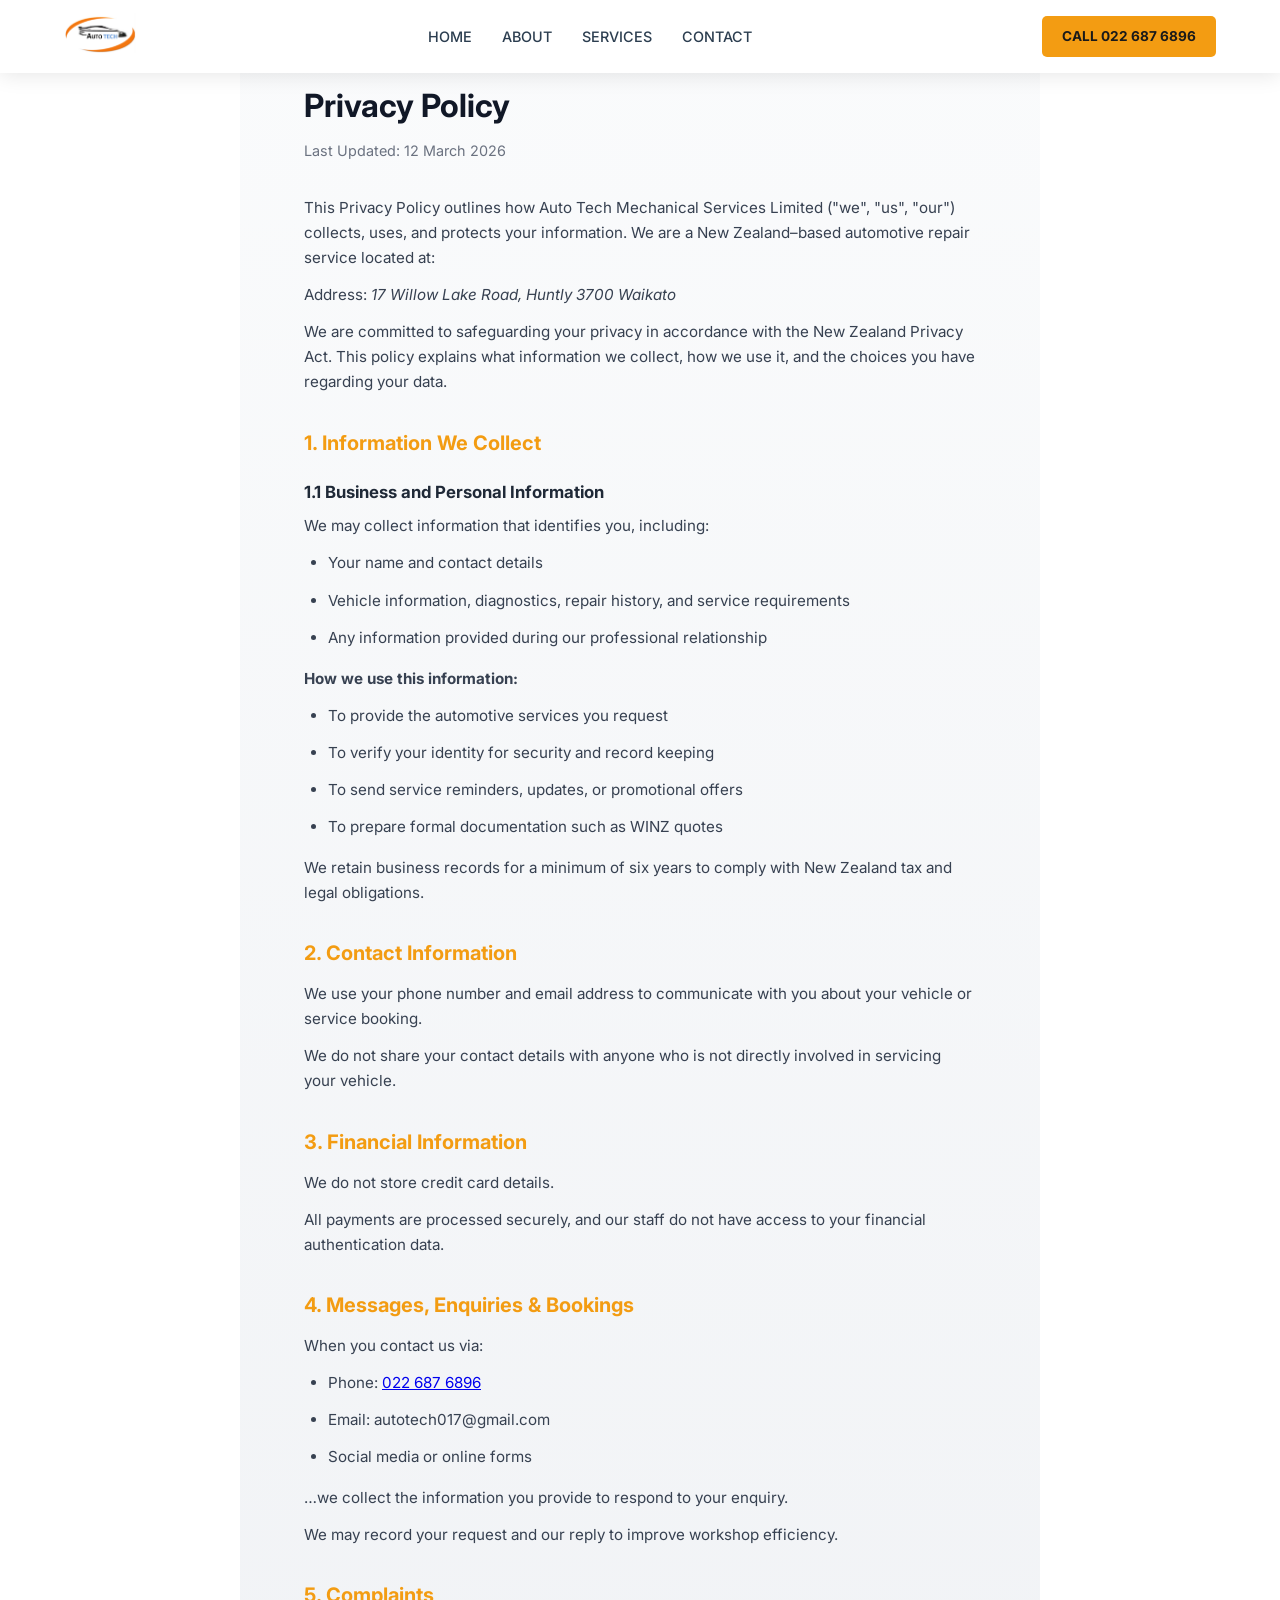
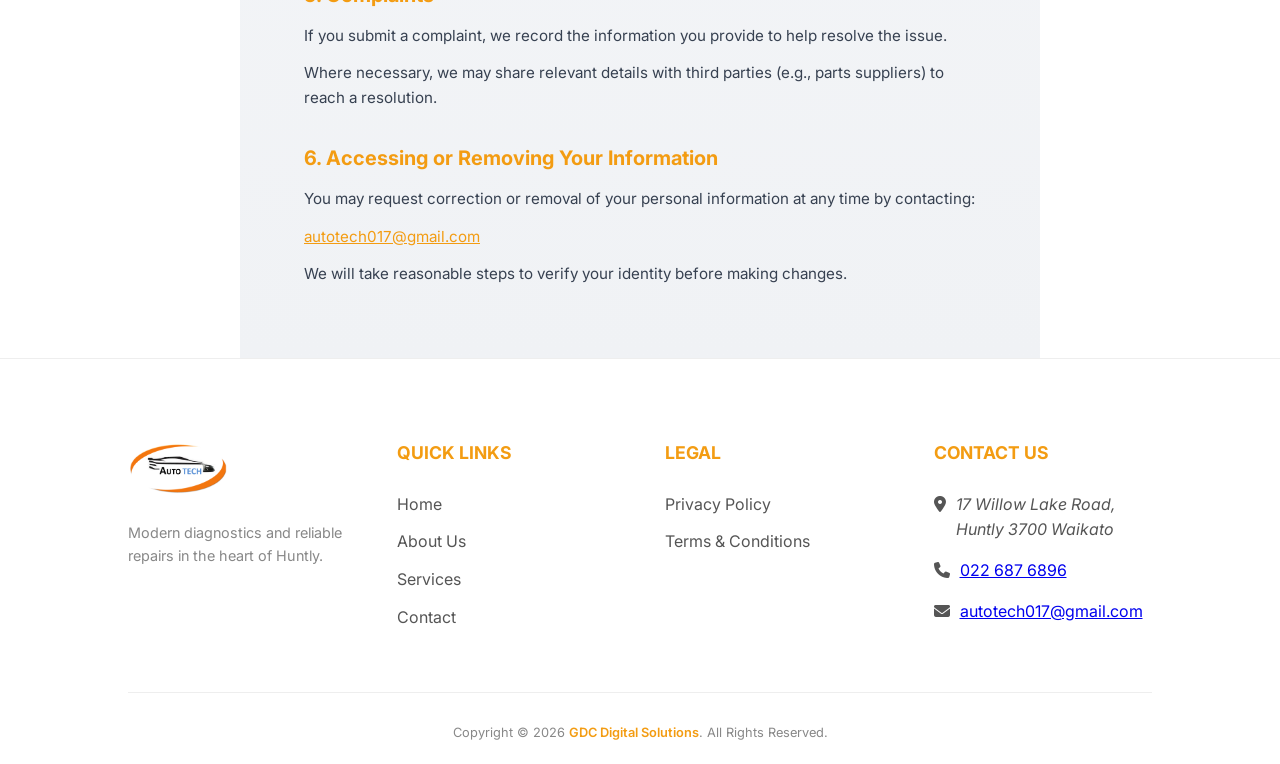
==== commit b2078ffa: "update business address across all site pages" ====
--- a/privacy.html
+++ b/privacy.html
@@ -7,6 +7,8 @@
   <title>Privacy Policy | Auto Tech Mechanical Services</title>
   <meta name="description"
     content="Privacy Policy for Auto Tech Mechanical Services Limited. How we collect, use, and protect your information.">
+  <link rel="icon" type="image/png" href="assets/img/logo.png">
+  <link rel="apple-touch-icon" href="assets/img/logo.png">
   <link rel="stylesheet" href="assets/css/styles.css">
   <link rel="stylesheet" href="https://cdnjs.cloudflare.com/ajax/libs/font-awesome/6.4.0/css/all.min.css">
   <link href="https://fonts.googleapis.com/css2?family=Inter:wght@400;500;700;800;900&display=swap" rel="stylesheet">
@@ -49,7 +51,7 @@
     <p class="updated">Last Updated: 12 March 2026</p>
 
     <p>This Privacy Policy outlines how Auto Tech Mechanical Services Limited ("we", "us", "our") collects, uses, and protects your information. We are a New Zealand–based automotive repair service located at:</p>
-    <p>Address: <em>Huntly, Waikato</em></p>
+    <p>Address: <em>17 Willow Lake Road, Huntly 3700 Waikato</em></p>
     <p>We are committed to safeguarding your privacy in accordance with the New Zealand Privacy Act. This policy explains what information we collect, how we use it, and the choices you have regarding your data.</p>
 
     <h2>1. Information We Collect</h2>
@@ -125,7 +127,7 @@
       </div>
       <div class="footer-col contact-info">
         <h4>Contact Us</h4>
-        <p><i class="fas fa-map-marker-alt"></i><span class="footer-address-text"><em>Huntly, Waikato</em></span></p>
+        <p><i class="fas fa-map-marker-alt"></i><span class="footer-address-text"><em>17 Willow Lake Road, Huntly 3700 Waikato</em></span></p>
         <p><i class="fas fa-phone"></i> <a href="tel:0226876896">022 687 6896</a></p>
         <p><i class="fas fa-envelope"></i> <a href="mailto:autotech017@gmail.com">autotech017@gmail.com</a></p>
       </div>
--- a/assets/css/styles.css
+++ b/assets/css/styles.css
@@ -265,11 +265,20 @@
     border-left: 5px solid var(--primary-color);
 }
 
-.mobile-callout-inner > .fa-truck {
+.mobile-callout-icon {
+    width: 100px;
+    height: 100px;
+    background: rgba(243, 156, 18, 0.1);
+    border-radius: 50%;
+    display: flex;
+    align-items: center;
+    justify-content: center;
+    margin-bottom: 20px;
+}
+
+.mobile-callout-icon i {
     font-size: 2.5rem;
     color: var(--primary-color);
-    margin-bottom: 20px;
-    display: block;
 }
 
 .mobile-callout-inner h3 {
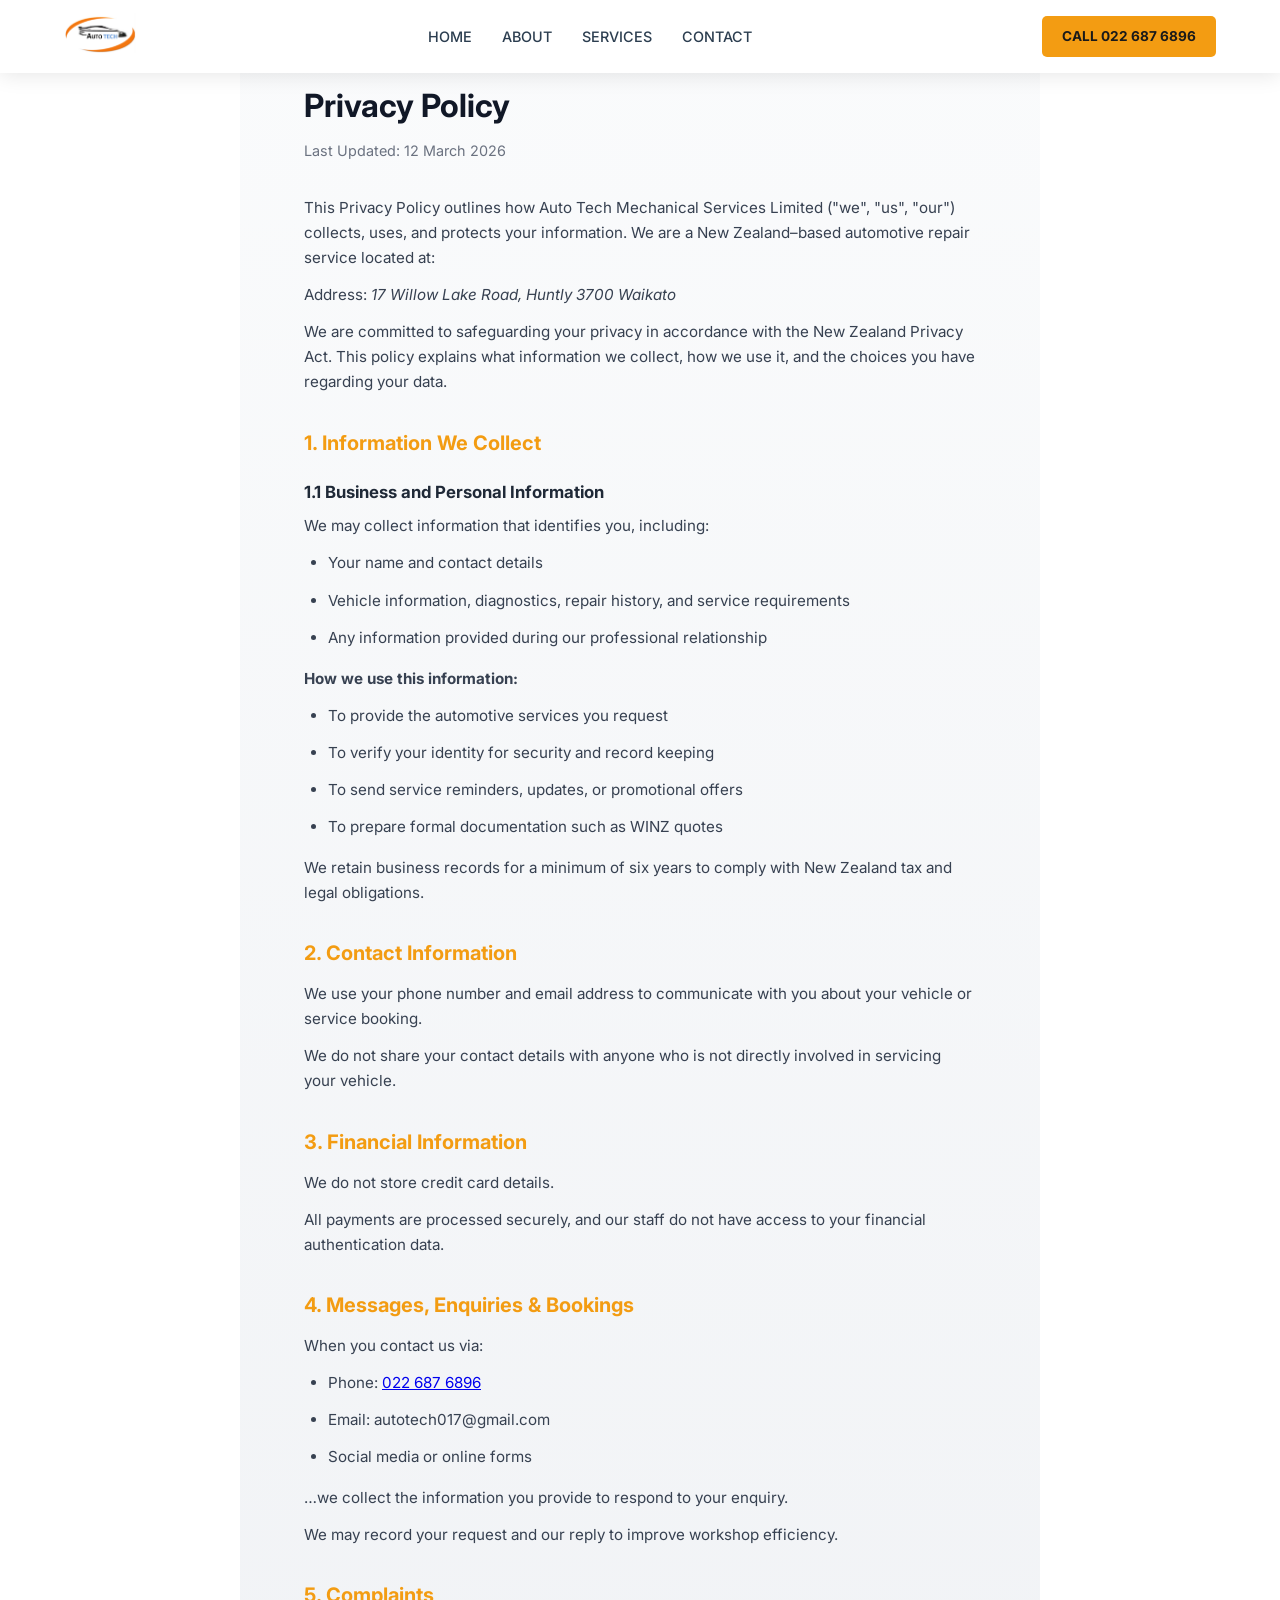
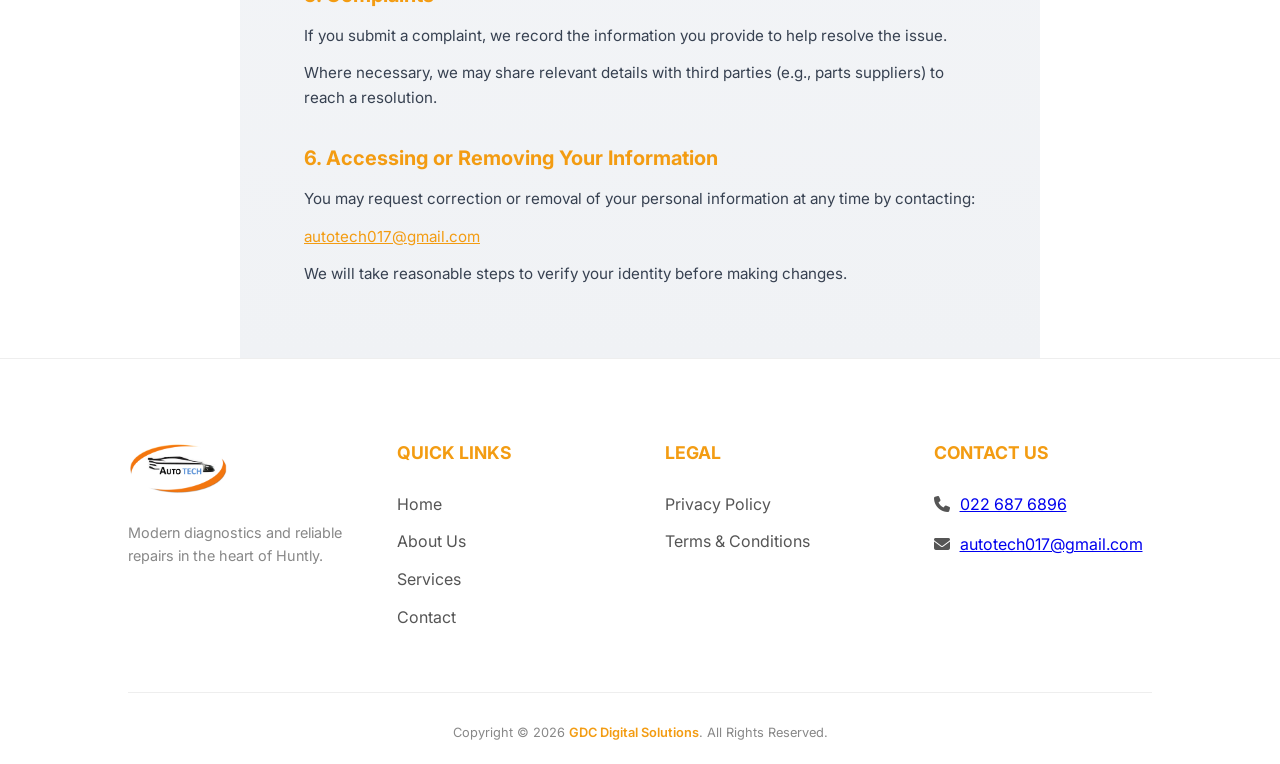
==== commit 239bce6e: "remove the address" ====
--- a/privacy.html
+++ b/privacy.html
@@ -127,7 +127,6 @@
       </div>
       <div class="footer-col contact-info">
         <h4>Contact Us</h4>
-        <p><i class="fas fa-map-marker-alt"></i><span class="footer-address-text"><em>17 Willow Lake Road, Huntly 3700 Waikato</em></span></p>
         <p><i class="fas fa-phone"></i> <a href="tel:0226876896">022 687 6896</a></p>
         <p><i class="fas fa-envelope"></i> <a href="mailto:autotech017@gmail.com">autotech017@gmail.com</a></p>
       </div>
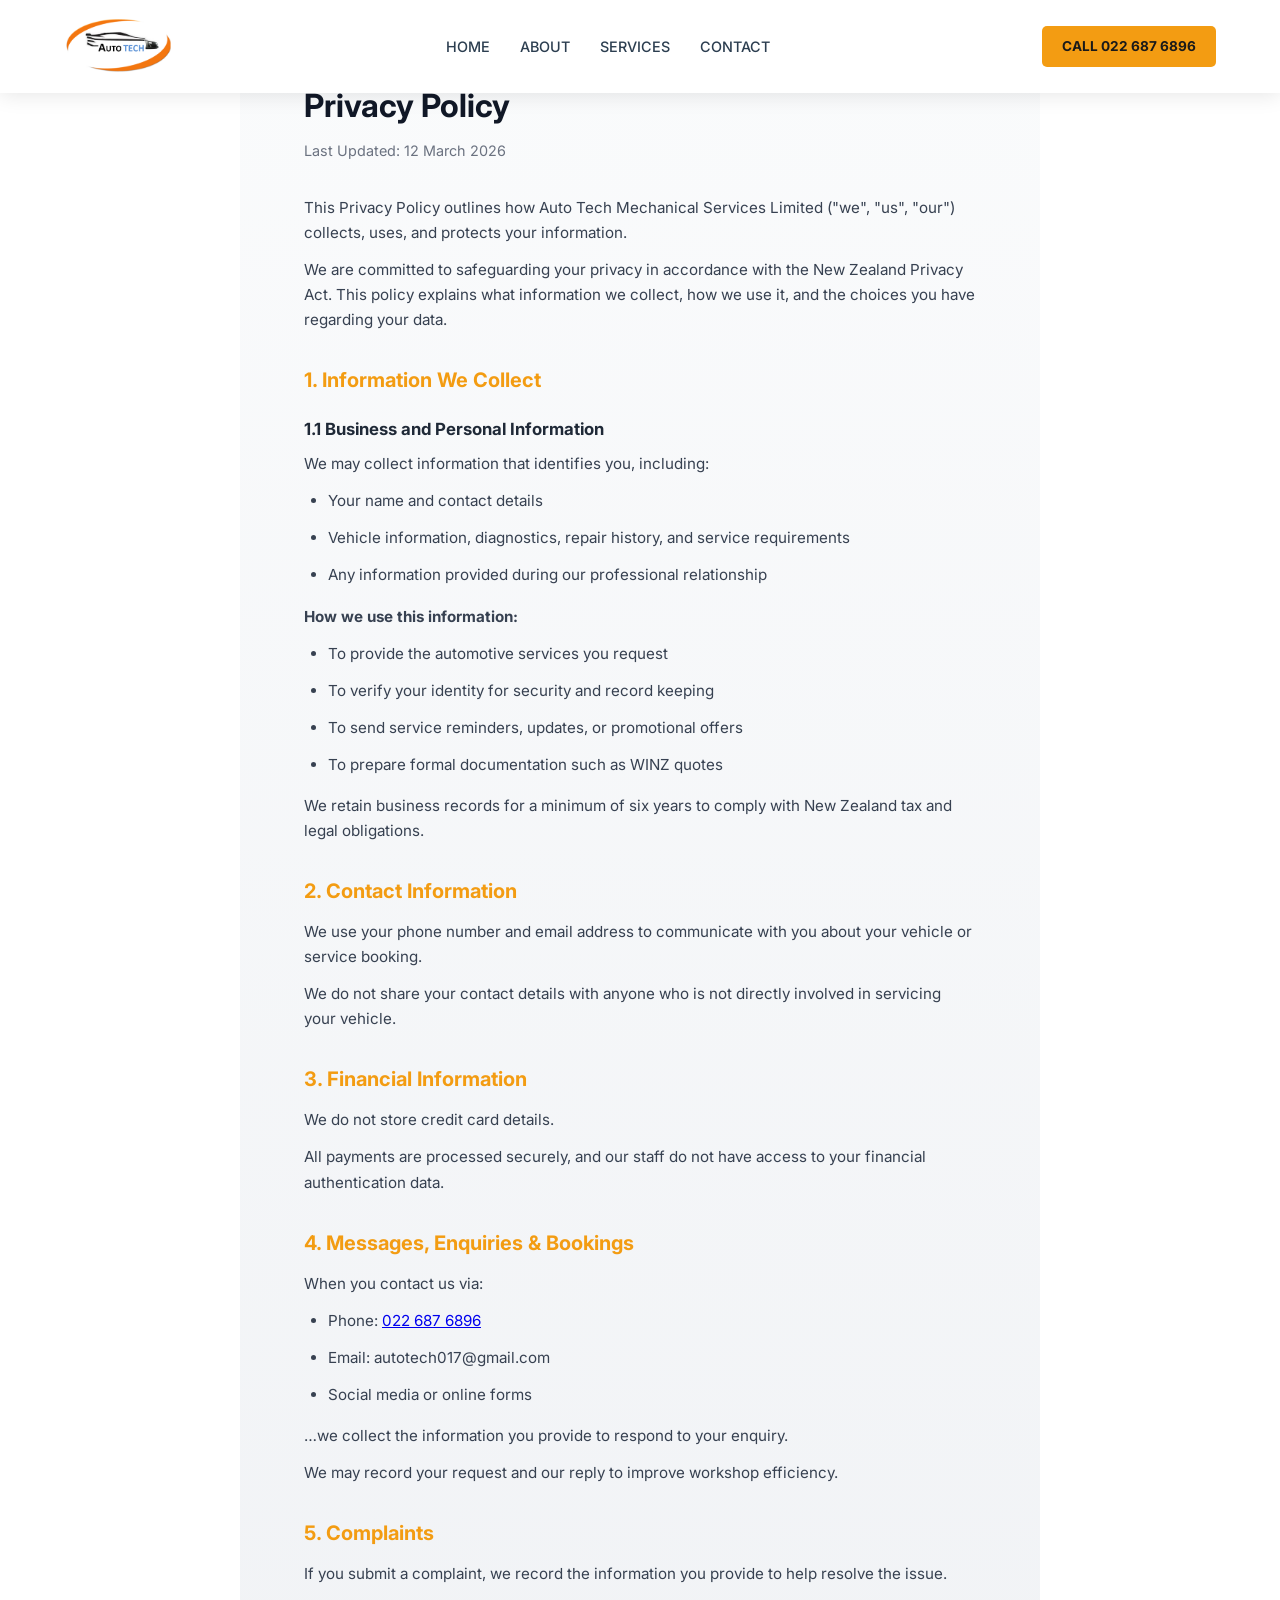
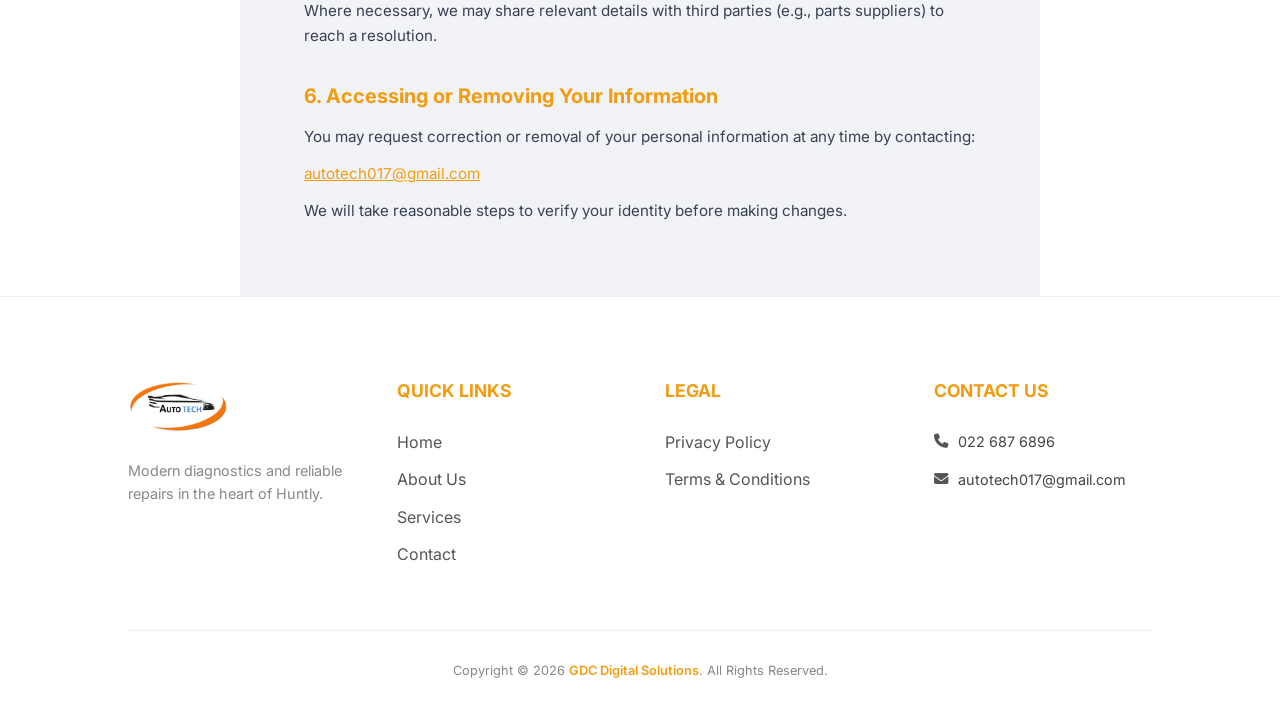
==== commit b1eb808e: "remove address" ====
--- a/privacy.html
+++ b/privacy.html
@@ -50,8 +50,8 @@
     <h1>Privacy Policy</h1>
     <p class="updated">Last Updated: 12 March 2026</p>
 
-    <p>This Privacy Policy outlines how Auto Tech Mechanical Services Limited ("we", "us", "our") collects, uses, and protects your information. We are a New Zealand–based automotive repair service located at:</p>
-    <p>Address: <em>17 Willow Lake Road, Huntly 3700 Waikato</em></p>
+    <p>This Privacy Policy outlines how Auto Tech Mechanical Services Limited ("we", "us", "our") collects, uses, and protects your information.</p>
+    <!-- <p>Address: <em>17 Willow Lake Road, Huntly 3700 Waikato</em></p> -->
     <p>We are committed to safeguarding your privacy in accordance with the New Zealand Privacy Act. This policy explains what information we collect, how we use it, and the choices you have regarding your data.</p>
 
     <h2>1. Information We Collect</h2>
--- a/assets/css/styles.css
+++ b/assets/css/styles.css
@@ -101,8 +101,12 @@
 }
 
 .header-logo {
-    height: 40px;
+    height: 60px;
     width: auto;
+}
+
+@media (max-width: 520px) {
+    .header-logo { height: 44px; }
 }
 
 .footer-logo-container {
@@ -149,27 +153,54 @@
 }
 
 #hero h1 {
-    font-size: 4rem;
+    font-size: 3rem;
     margin-bottom: 20px;
     font-weight: 900;
     text-transform: uppercase;
-    letter-spacing: -2px;
+    letter-spacing: 2px;
+    max-width: 1100px;
+    margin-left: auto;
+    margin-right: auto;
 }
 
 #hero h1 span {
     color: var(--primary-color);
 }
 
+/* Brand yellow for highlighted words */
+.brand-yellow {
+    color: #ffd100;
+}
+
 #hero p {
-    font-size: 1.2rem;
-    max-width: 700px;
-    margin-bottom: 40px;
-    opacity: 0.9;
+    font-size: 1.15rem;
+    max-width: 900px;
+    margin: 0 auto 40px;
+    opacity: 0.95;
+    line-height: 1.7;
 }
 
 .hero-btns {
     display: flex;
     gap: 20px;
+}
+
+/* Keep section headers aligned with hero content */
+.section-header {
+    max-width: 1100px;
+    margin: 0 auto 60px;
+    text-align: center;
+}
+
+/* Responsive adjustments */
+@media (max-width: 900px) {
+    #hero h1 { font-size: 2.2rem; padding: 0 20px; }
+    #hero p { max-width: 720px; padding: 0 20px; }
+}
+
+@media (max-width: 520px) {
+    #hero h1 { font-size: 1.6rem; letter-spacing: 1px; }
+    #hero p { font-size: 1rem; max-width: 420px; }
 }
 
 .secondary-btn {
@@ -252,70 +283,11 @@
     font-size: 0.95rem;
 }
 
-.mobile-callout-section {
-    max-width: 1000px;
-    margin: 48px auto 0;
-}
-
-.mobile-callout-inner {
-    background: white;
-    padding: 40px;
-    border-radius: 12px;
-    box-shadow: 0 10px 40px rgba(0, 0, 0, 0.05);
-    border-left: 5px solid var(--primary-color);
-}
-
-.mobile-callout-icon {
-    width: 100px;
-    height: 100px;
-    background: rgba(243, 156, 18, 0.1);
-    border-radius: 50%;
-    display: flex;
-    align-items: center;
-    justify-content: center;
-    margin-bottom: 20px;
-}
-
-.mobile-callout-icon i {
-    font-size: 2.5rem;
-    color: var(--primary-color);
-}
-
-.mobile-callout-inner h3 {
-    font-size: 1.5rem;
-    color: var(--secondary-color);
-    margin-bottom: 16px;
-    line-height: 1.3;
-}
-
-.mobile-callout-inner > p {
-    color: #666;
-    font-size: 1rem;
-    line-height: 1.65;
-    margin-bottom: 24px;
-}
-
-.mobile-callout-list {
-    list-style: none;
-    padding: 0;
-    margin: 0;
-}
-
-.mobile-callout-list li {
-    padding: 16px 0;
-    border-bottom: 1px solid #eee;
-    color: #444;
-    line-height: 1.55;
-    font-size: 0.95rem;
-}
-
-.mobile-callout-list li:last-child {
-    border-bottom: none;
-    padding-bottom: 0;
-}
-
-.mobile-callout-list strong {
-    color: var(--secondary-color);
+/* Center the last service card when it sits alone on the final row */
+@media (min-width: 960px) {
+    .services-grid .service-card:last-child {
+        grid-column: 2 / span 1;
+    }
 }
 
 /* Premium Services Page Styles */
@@ -432,6 +404,74 @@
 .premium-about-section .about-paragraphs strong {
     color: var(--primary-color);
     font-weight: 700;
+}
+
+/* Generic page intro section (used on homepage) */
+.page-intro {
+    padding: 80px 10%;
+    text-align: center;
+    background: transparent;
+}
+.page-intro h2 {
+    font-size: 2rem;
+    color: var(--secondary-color);
+    margin-bottom: 15px;
+    text-transform: uppercase;
+}
+.page-intro p { max-width: 900px; margin: 0 auto; color: #444; line-height: 1.7; }
+
+/* About section styles (moved from inline attributes) */
+.index-about-section {
+    display: flex;
+    align-items: center;
+    justify-content: space-between;
+    gap: 40px;
+    padding: 100px 10%;
+    background: #1a1a1a;
+    color: #fff;
+}
+.index-about-copy { max-width: 60%; }
+.about-heading { font-size: 2.5rem; text-transform: uppercase; color: #fff; margin-bottom: 20px; }
+.index-about-copy p { font-size: 1.1rem; color: #ddd; margin-bottom: 20px; }
+.about-stats { display: flex; gap: 40px; margin-top: 40px; }
+.about-stat { display: flex; flex-direction: column; }
+.about-stat-value { font-size: 2.5rem; font-weight: 800; color: var(--primary-color); }
+.about-stat-label { font-size: 0.8rem; text-transform: uppercase; color: #fff; letter-spacing: 1px; margin-top: 5px; }
+.index-about-badge { flex: 1; display: flex; justify-content: center; align-items: center; }
+.about-badge-track {
+    width: 160px;
+    height: 160px;
+    background: rgba(243,156,18,0.08);
+    border-radius: 50%;
+    display: flex;
+    align-items: center;
+    justify-content: center;
+    box-shadow: 0 10px 30px rgba(0,0,0,0.12);
+}
+.about-badge-icon { color: var(--primary-color); font-size: 5.5rem; }
+
+@media (max-width: 900px) {
+    .about-badge-track { width: 110px; height: 110px; }
+    .about-badge-icon { font-size: 3rem; }
+}
+
+@media (max-width: 520px) {
+    .about-badge-icon { font-size: 2.4rem; }
+}
+
+/* Footer tweaks moved from inline */
+.footer-col p { color: #888; font-size: 0.9rem; }
+
+/* Footer link styles: remove underline and change hover color to brand yellow */
+.footer-col a {
+    color: #444;
+    text-decoration: none;
+    transition: var(--transition);
+}
+.footer-col a:hover,
+.footer-col a:focus {
+    color: #ffd100; /* brand yellow */
+    text-decoration: none;
 }
 
 .section-title {
@@ -791,10 +831,6 @@
         padding: 80px 5%;
     }
 
-    .mobile-callout-inner {
-        padding: 28px 22px;
-    }
-
     .services-grid {
         gap: 25px;
     }
@@ -1233,4 +1269,4 @@
 /* Prevent horizontal scroll */
 html {
     overflow-x: hidden;
-}+}
